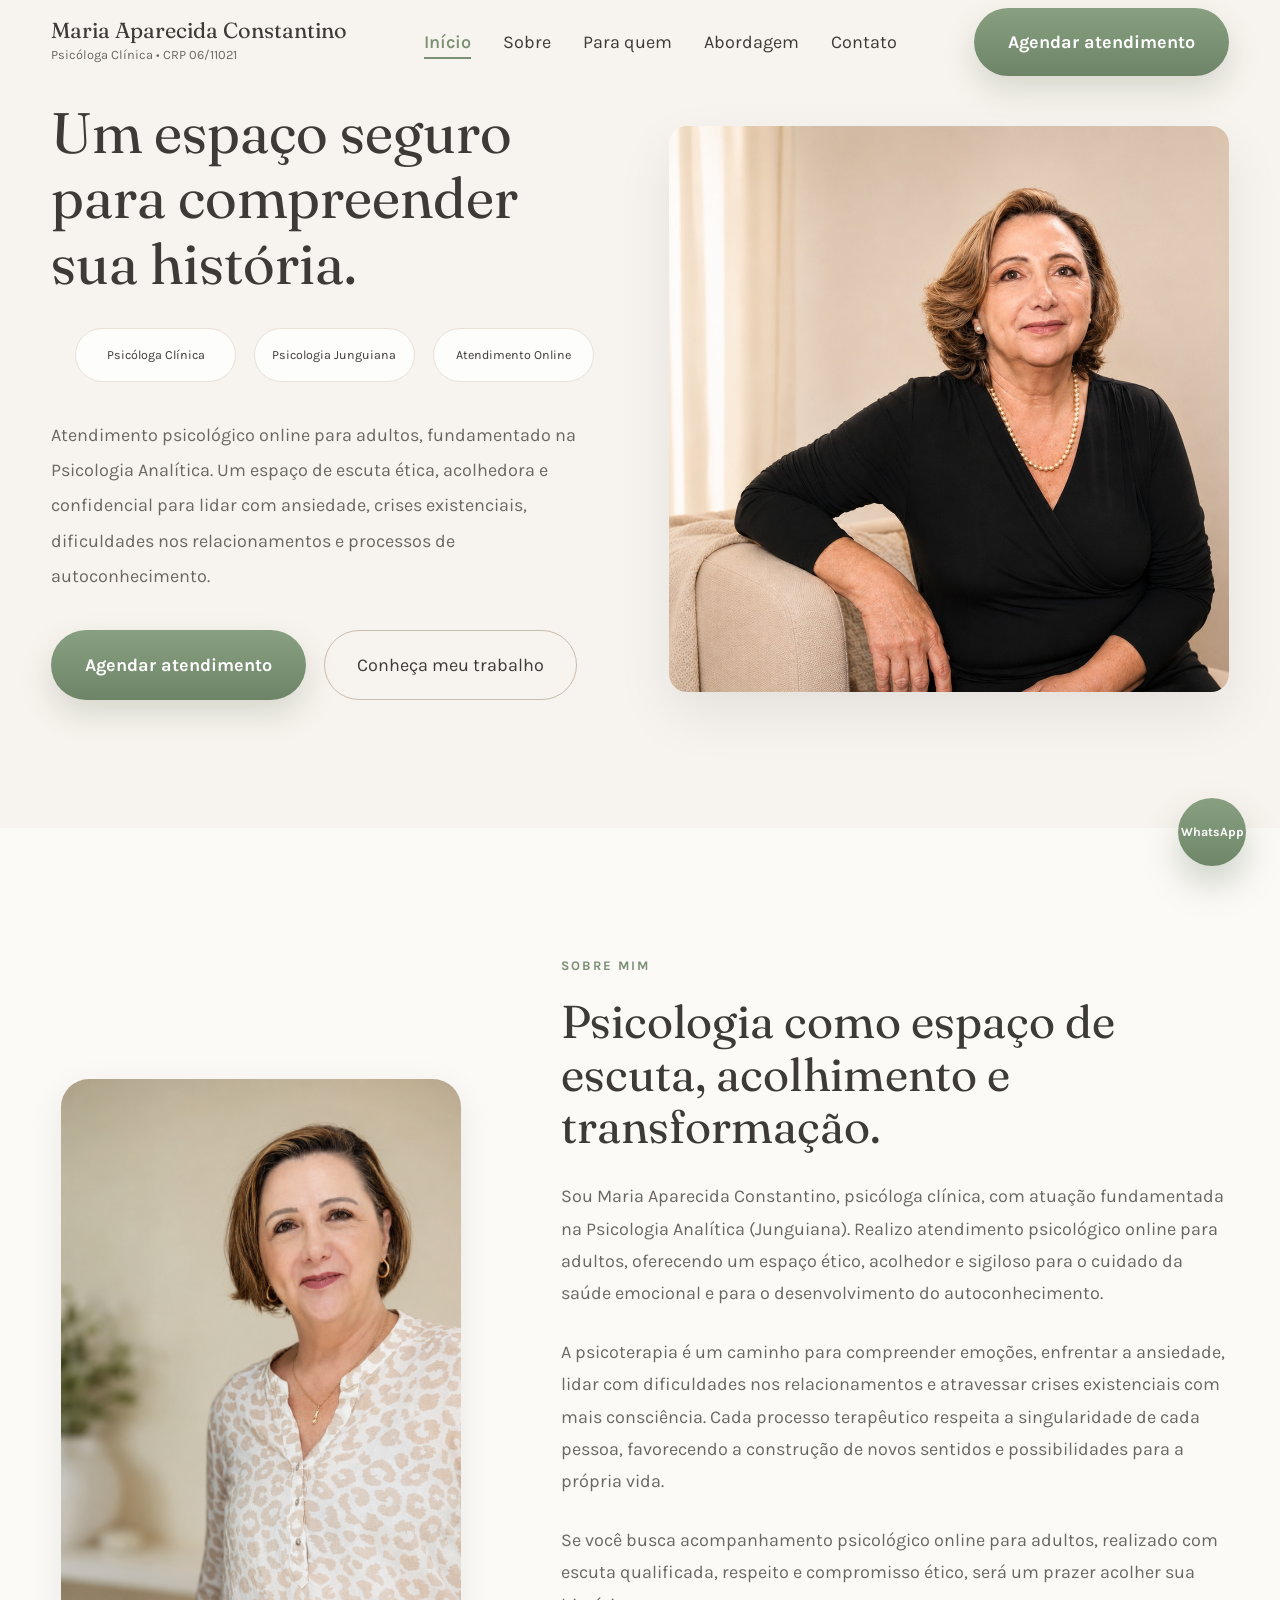
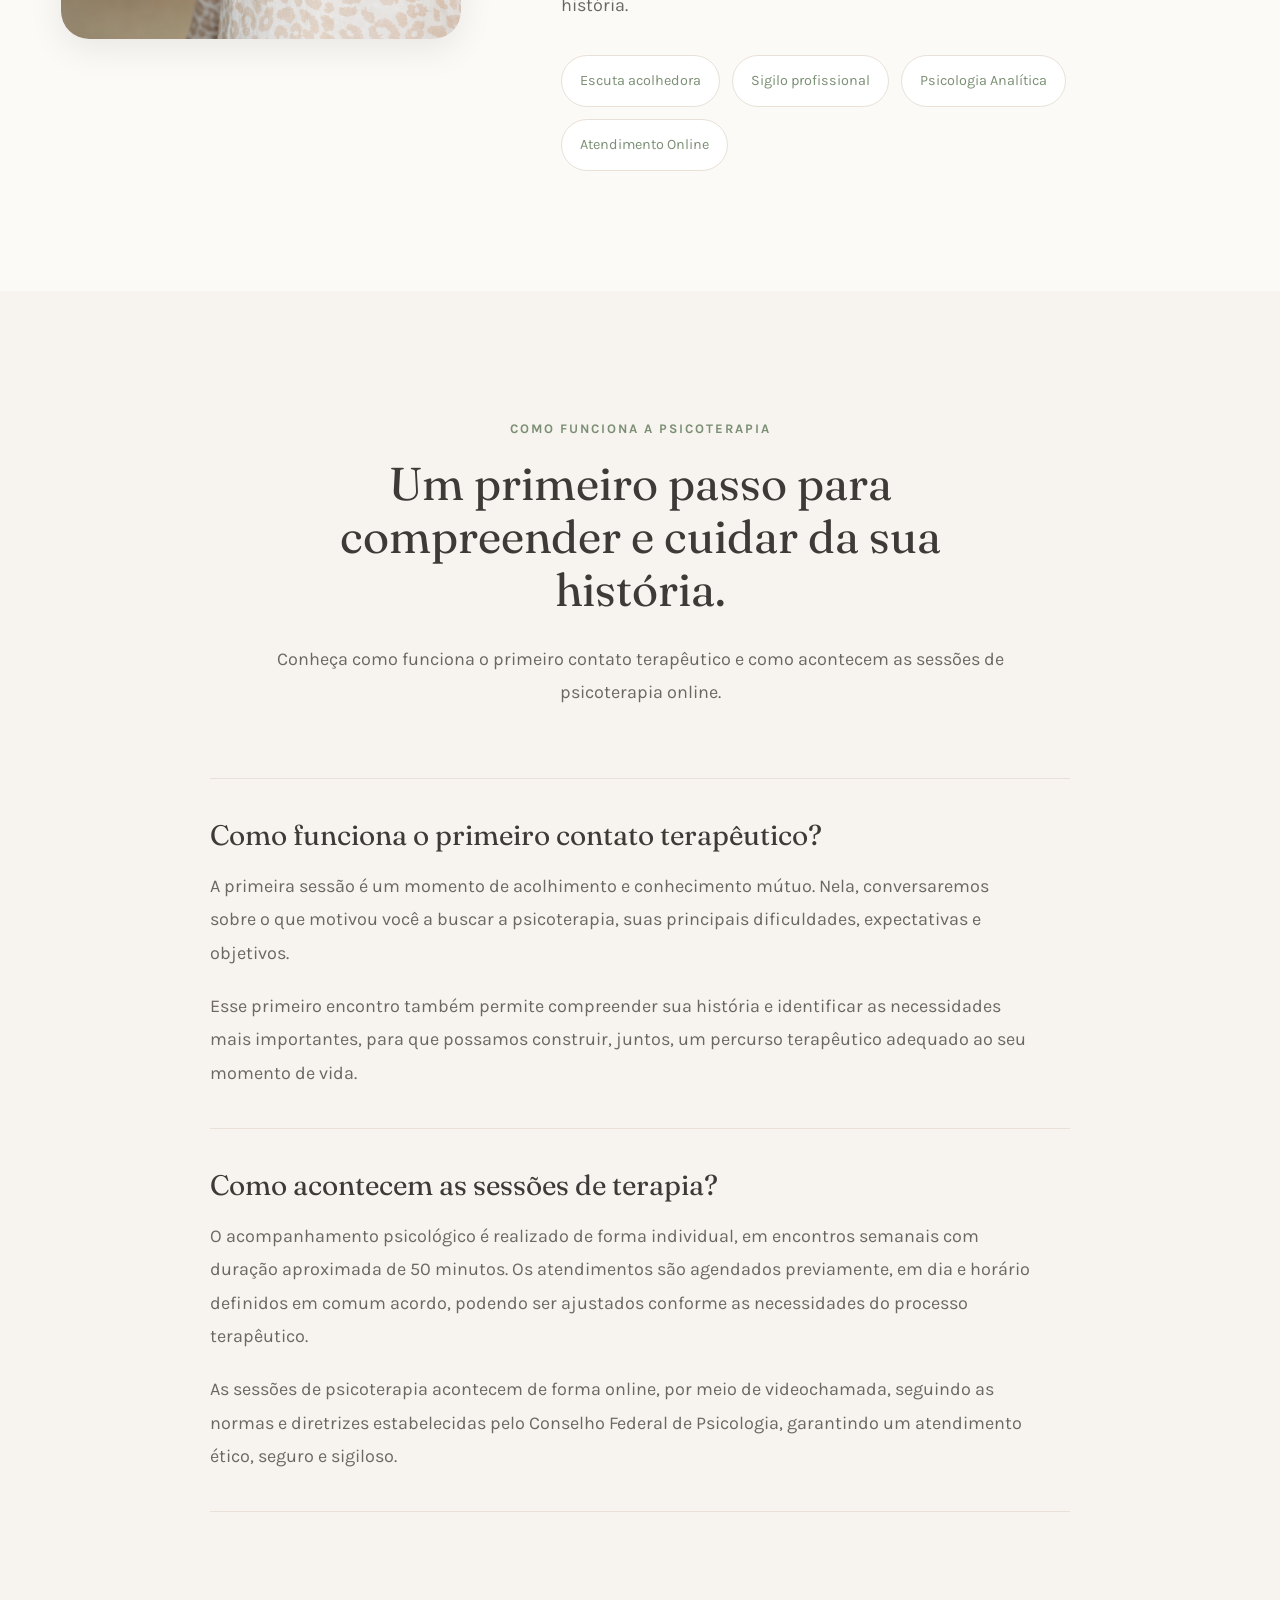
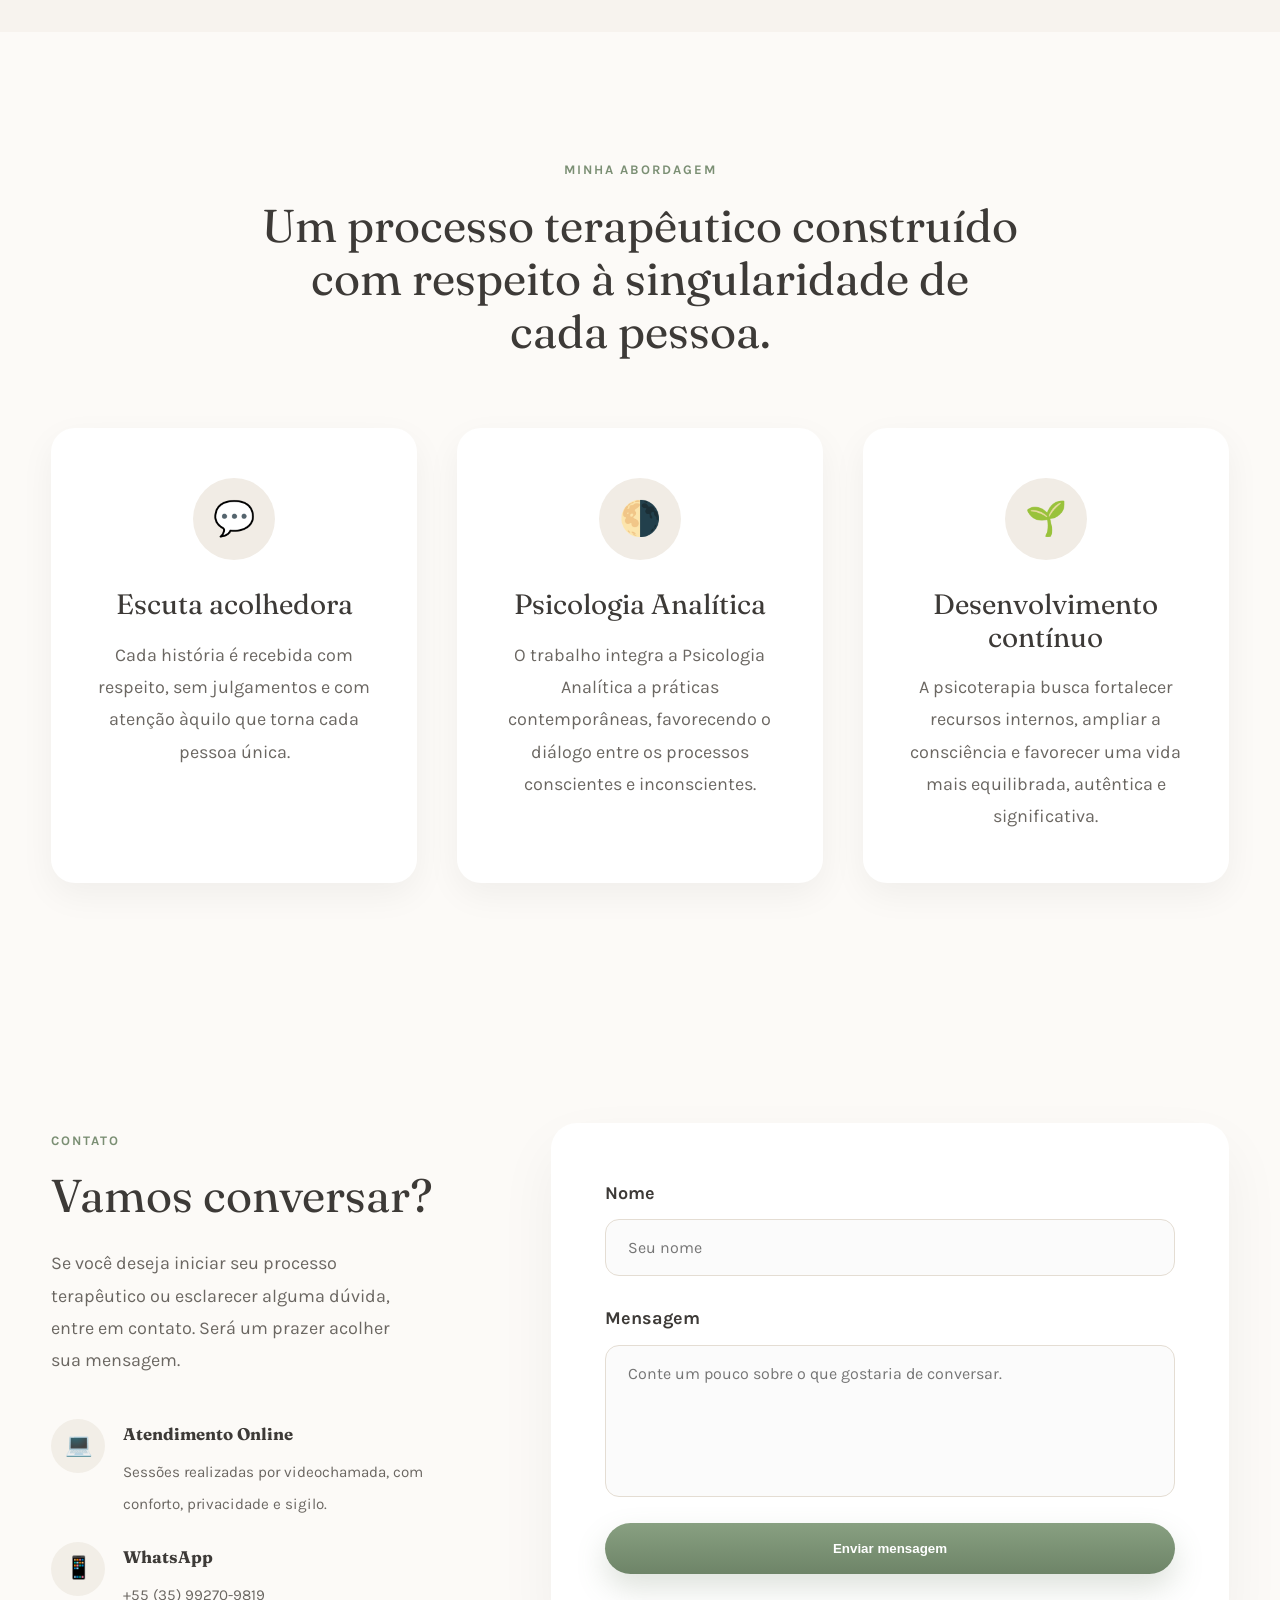
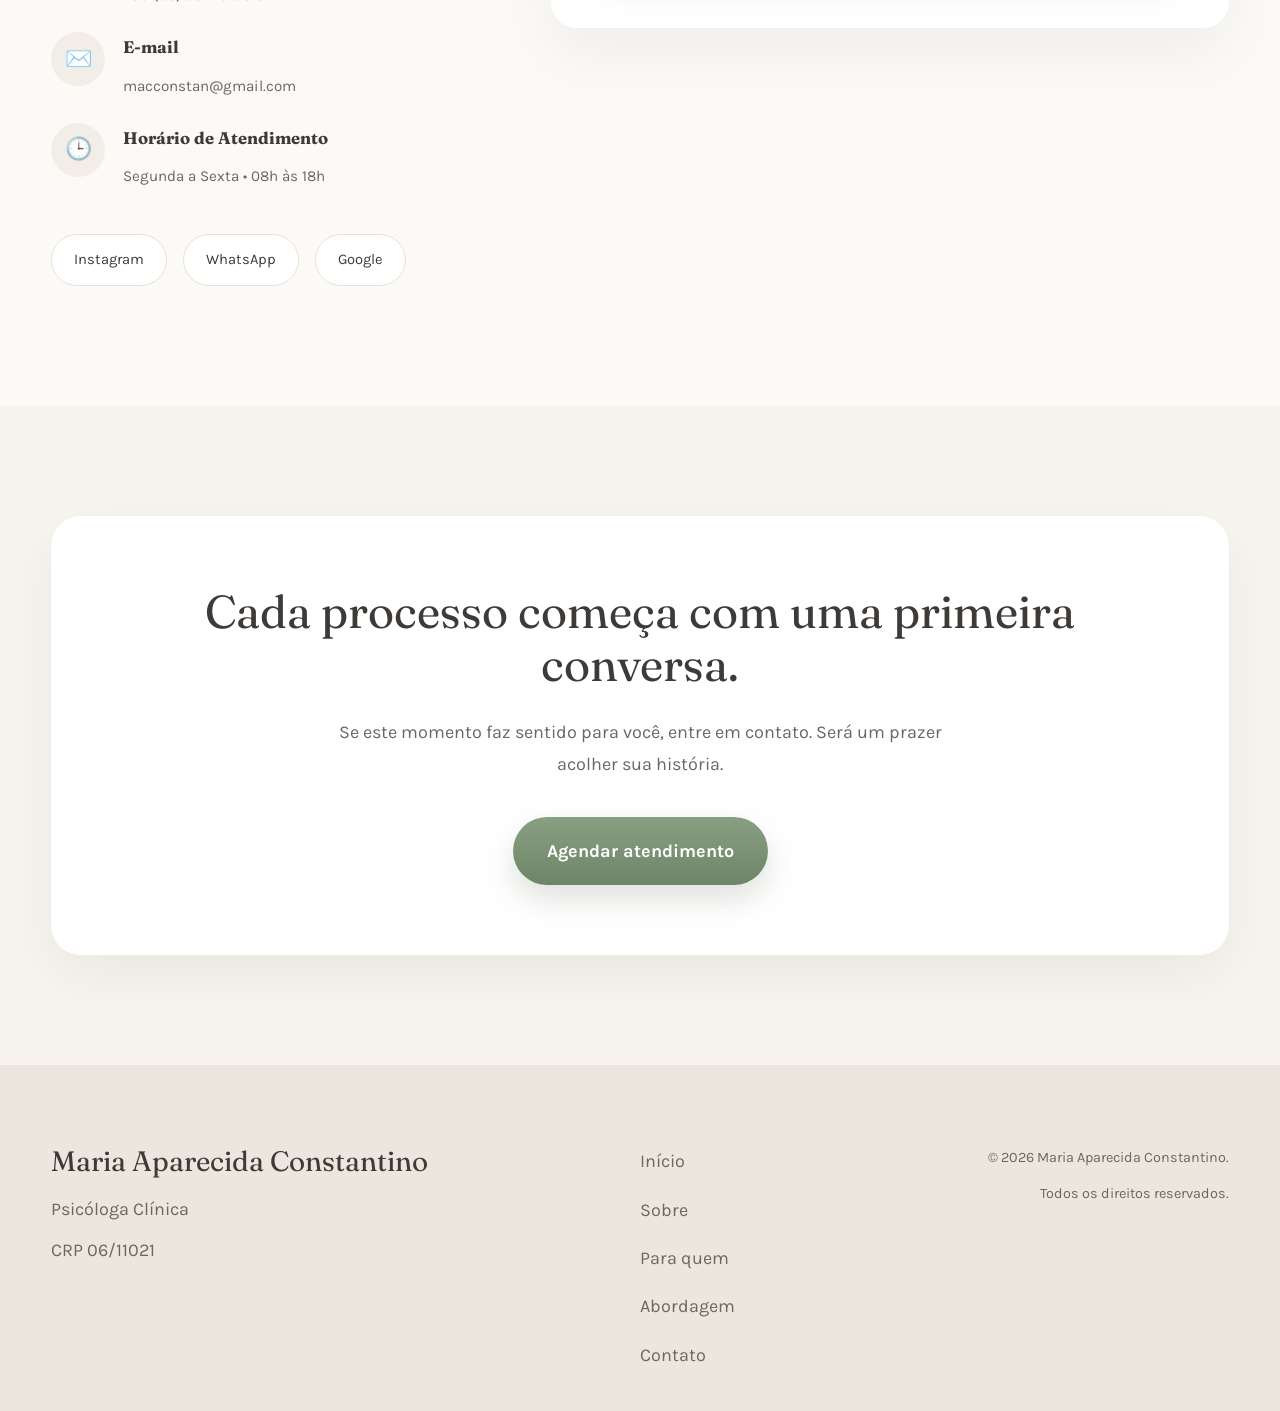
==== index.html @ c6d15c82 "Update index.html" ====
<!DOCTYPE html>
<html lang="pt-BR">

<head>

    <meta charset="UTF-8">
    <meta http-equiv="X-UA-Compatible" content="IE=edge">

    <title>Maria Aparecida Constantino | Psicóloga Clínica</title>

    <meta name="viewport" content="width=device-width, initial-scale=1.0">

    <meta name="description"
        content="Psicóloga Clínica com Pós-Doutorado em Psicologia Clínica. Atendimento psicológico online para adultos, fundamentado na Psicologia Analítica, em um espaço ético, acolhedor e confidencial.">

    <meta name="keywords"
        content="psicóloga clínica, psicóloga online, psicoterapia online, psicologia analítica, terapia para ansiedade, autoconhecimento, terapia para adultos">

    <meta name="author"
        content="Maria Aparecida Constantino">

    <meta name="robots"
        content="index,follow">

    <!-- Open Graph -->

    <meta property="og:title"
        content="Maria Aparecida Constantino | Psicóloga Clínica">

    <meta property="og:description"
        content="Atendimento psicológico online para adultos, com abordagem fundamentada na Psicologia Analítica.">

    <meta property="og:type"
        content="website">

    <meta property="og:image"
        content="assets/img/maria-hero.jpg">

    <meta property="og:locale"
        content="pt_BR">

    <!-- Google Fonts -->

    <link rel="preconnect" href="https://fonts.googleapis.com">

    <link rel="preconnect" href="https://fonts.gstatic.com" crossorigin>

    <link href="https://fonts.googleapis.com/css2?family=Fraunces:wght@300;400;500;600&family=Karla:wght@300;400;500;600;700&display=swap"
        rel="stylesheet">

    <!-- CSS -->

    <link rel="stylesheet"
        href="assets/css/style.css">

</head>

<body>

<header id="header">

    <div class="container header-container">

        <a href="#hero"
            class="logo">

            <div class="logo-title">
                Maria Aparecida Constantino
            </div>

            <div class="logo-subtitle">
                Psicóloga Clínica • CRP 06/11021
            </div>

        </a>

        <nav>

            <ul class="menu">

                <li><a href="#hero">Início</a></li>

                <li><a href="#sobre">Sobre</a></li>

                <li><a href="#ajuda">Para quem</a></li>

                <li><a href="#abordagem">Abordagem</a></li>

                <li><a href="https://wa.me/5535992709819?text=Olá,%20Maria%20Aparecida.%20Gostaria%20de%20agendar%20um%20atendimento.">Contato</a></li>

            </ul>

        </nav>
        <button class="menu-toggle"
        aria-label="Abrir menu">
        
        <span></span>
        <span></span>
        <span></span>
        
        </button>
        <a
            href="https://wa.me/5535992709819?text=Olá,%20Maria%20Aparecida.%20Gostaria%20de%20agendar%20um%20atendimento."
            target="_blank"
            rel="noopener noreferrer"
            class="btn btn-primary">        
        Agendar atendimento        
        </a>

    </div>

</header>



<!-- ===================================================== -->

<!-- HERO -->

<!-- ===================================================== -->

<section id="hero">

    <div class="container hero-grid">

        <!-- Texto -->

         <div class="hero-content">

            <h1>

                Um espaço seguro<br>

                para compreender<br>

                sua história.

            </h1>

            <div class="hero-labels">

                <span class="hero-label">
                    Psicóloga Clínica
                </span>

                <span class="hero-label">
                    Psicologia Junguiana
                </span>

                <span class="hero-label">
                    Atendimento Online
                </span>

            </div>

            <p>

                Atendimento psicológico online para adultos, fundamentado na Psicologia Analítica.
                Um espaço de escuta ética, acolhedora e confidencial para lidar com ansiedade,
                crises existenciais, dificuldades nos relacionamentos e processos de
                autoconhecimento.

            </p>


            <div class="hero-buttons">

                <a href="https://wa.me/5535992709819?text=Olá,%20Maria%20Aparecida.%20Gostaria%20de%20agendar%20um%20atendimento."
                    class="btn-primary">

                    Agendar atendimento

                </a>

                <a href="#sobre"
                    class="btn-secondary">

                    Conheça meu trabalho

                </a>

            </div>

        </div>


        <!-- Foto Hero -->

        <div class="hero-image">

            <figure class="hero-photo">

                <img
                    src="assets/img/maria-hero.jpg"
                    alt="Maria Aparecida Constantino, psicóloga clínica"
                    loading="eager"
                    fetchpriority="high"
                    decoding="async">

            </figure>

        </div>

    </div>

</section>



<!-- ===================================================== -->

<!-- SOBRE -->

<!-- ===================================================== -->

<section id="sobre">

    <div class="container sobre-grid">

        <div class="sobre-imagem">

            <div class="sobre-card">

                <img
                    src="assets/img/maria-sobre.jpg"
                    alt="Maria Aparecida Constantino">

            </div>

        </div>


        <div class="sobre-conteudo">

            <span class="section-label">

                SOBRE MIM

            </span>

            <h2>

                Psicologia como espaço de escuta,
                acolhimento e transformação.

            </h2>

            <p>

                Sou Maria Aparecida Constantino, psicóloga clínica, com atuação fundamentada na Psicologia Analítica (Junguiana). Realizo atendimento psicológico online para adultos, oferecendo um espaço ético, acolhedor e sigiloso para o cuidado da saúde emocional e para o desenvolvimento do autoconhecimento.

            </p>

            <p>

                A psicoterapia é um caminho para compreender emoções, enfrentar a ansiedade, lidar com dificuldades nos relacionamentos e atravessar crises existenciais com mais consciência. Cada processo terapêutico respeita a singularidade de cada pessoa, favorecendo a construção de novos sentidos e possibilidades para a própria vida.

            </p>

            <p>
                Se você busca acompanhamento psicológico online para adultos, realizado com escuta qualificada, respeito e compromisso ético, será um prazer acolher sua história.
            </p>

            <div class="sobre-tags">

                <span>Escuta acolhedora</span>

                <span>Sigilo profissional</span>

                <span>Psicologia Analítica</span>

                <span>Atendimento Online</span>

            </div>

        </div>

    </div>

</section>



<!-- ===================================================== -->
<!-- COMO FUNCIONA A PSICOTERAPIA -->
<!-- ===================================================== -->

<section id="ajuda">

    <div class="container">

        <div class="section-header">

            <span class="section-label">
                COMO FUNCIONA A PSICOTERAPIA
            </span>

            <h2>
                Um primeiro passo para compreender
                e cuidar da sua história.
            </h2>

            <p>
                Conheça como funciona o primeiro contato terapêutico
                e como acontecem as sessões de psicoterapia online.
            </p>

        </div>


        <div class="ajuda-conteudo">

            <article class="ajuda-bloco">

                <h3>
                    Como funciona o primeiro contato terapêutico?
                </h3>

                <p>
                    A primeira sessão é um momento de acolhimento e conhecimento mútuo.
                    Nela, conversaremos sobre o que motivou você a buscar a psicoterapia,
                    suas principais dificuldades, expectativas e objetivos.
                </p>

                <p>
                    Esse primeiro encontro também permite compreender sua história e
                    identificar as necessidades mais importantes, para que possamos
                    construir, juntos, um percurso terapêutico adequado ao seu momento
                    de vida.
                </p>

            </article>


            <article class="ajuda-bloco">

                <h3>
                    Como acontecem as sessões de terapia?
                </h3>

                <p>
                    O acompanhamento psicológico é realizado de forma individual,
                    em encontros semanais com duração aproximada de 50 minutos.
                    Os atendimentos são agendados previamente, em dia e horário
                    definidos em comum acordo, podendo ser ajustados conforme as
                    necessidades do processo terapêutico.
                </p>

                <p>
                    As sessões de psicoterapia acontecem de forma online, por meio
                    de videochamada, seguindo as normas e diretrizes estabelecidas
                    pelo Conselho Federal de Psicologia, garantindo um atendimento
                    ético, seguro e sigiloso.
                </p>

            </article>

        </div>

    </div>

</section>




<!-- ===================================================== -->
<!-- ABORDAGEM -->
<!-- ===================================================== -->

<section id="abordagem">

    <div class="container">

        <div class="section-header">

            <span class="section-label">

                MINHA ABORDAGEM

            </span>

            <h2>

                Um processo terapêutico construído
                com respeito à singularidade
                de cada pessoa.

            </h2>

        </div>



        <div class="abordagem-grid">

            <article>

                <div class="abordagem-icone">

                    💬

                </div>

                <h3>

                    Escuta acolhedora

                </h3>

                <p>

                    Cada história é recebida com respeito,
                    sem julgamentos e com atenção àquilo que torna
                    cada pessoa única.

                </p>

            </article>



            <article>

                <div class="abordagem-icone">

                    🌗

                </div>

                <h3>

                    Psicologia Analítica

                </h3>

                <p>

                    O trabalho integra a Psicologia Analítica a práticas
                    contemporâneas, favorecendo o diálogo entre os processos
                    conscientes e inconscientes.

                </p>

            </article>



            <article>

                <div class="abordagem-icone">

                    🌱

                </div>

                <h3>

                    Desenvolvimento contínuo

                </h3>

                <p>

                    A psicoterapia busca fortalecer recursos internos,
                    ampliar a consciência e favorecer uma vida mais equilibrada,
                    autêntica e significativa.

                </p>

            </article>

        </div>

    </div>

</section>



<!-- ===================================================== -->
<!-- CONTATO -->
<!-- ===================================================== -->

<section id="contato">

    <div class="container contato-grid">

        <!-- Informações -->

        <div class="contato-info">

            <span class="section-label">

                CONTATO

            </span>

            <h2>

                Vamos conversar?

            </h2>

            <p>

                Se você deseja iniciar seu processo terapêutico ou esclarecer alguma dúvida,
                entre em contato. Será um prazer acolher sua mensagem.

            </p>


            <div class="contato-lista">

                <div class="contato-item">

                    <div class="contato-icone">

                        💻

                    </div>

                    <div>

                        <strong>Atendimento Online</strong>

                        <span>
                            Sessões realizadas por videochamada,
                            com conforto, privacidade e sigilo.
                        </span>

                    </div>

                </div>


                <div class="contato-item">

                    <div class="contato-icone">

                        📱

                    </div>

                    <div>

                        <strong>WhatsApp</strong>

                        <span>
                            +55 (35) 99270-9819
                        </span>

                    </div>

                </div>


                <div class="contato-item">

                    <div class="contato-icone">

                        ✉️

                    </div>

                    <div>

                        <strong>E-mail</strong>

                        <span>
                            macconstan@gmail.com
                        </span>

                    </div>

                </div>


                <div class="contato-item">

                    <div class="contato-icone">

                        🕒

                    </div>

                    <div>

                        <strong>Horário de Atendimento</strong>

                        <span>
                            Segunda a Sexta • 08h às 18h
                        </span>

                    </div>

                </div>

            </div>



            <div class="social-links">

                <a href="https://www.instagram.com/mariconstans/"
                    target="_blank"
                    rel="noopener noreferrer"
                    aria-label="Instagram">

                    Instagram

                </a>

                <a href="https://wa.me/5535992709819?text=Olá,%20Maria%20Aparecida.%20Gostaria%20de%20agendar%20um%20atendimento."
                    target="_blank"
                    rel="noopener noreferrer"
                    aria-label="WhatsApp">

                    WhatsApp

                </a>

                <a href="https://share.google/xcZOmYxdoqo64d2uz"
                    aria-label="Perfil no Google">

                    Google

                </a>

            </div>

        </div>



        <!-- Formulário -->

        <div class="contato-formulario">

             <form id="contact-form" novalidate>

                <div class="form-group">
                    <label for="nome">
                        Nome
                    </label>

                    <input
                        id="nome"
                        type="text"
                        placeholder="Seu nome"
                        autocomplete="name">
                </div>


                <div class="form-group">
                    <label for="mensagem">
                        Mensagem
                    </label>

                    <textarea
                        id="mensagem"
                        rows="6"
                        placeholder="Conte um pouco sobre o que gostaria de conversar."></textarea>
                </div>


                <button
                    type="submit"
                    class="btn-primary btn-full">
                    Enviar mensagem
                </button>

            </form>

        </div>

    </div>

</section>



<!-- ===================================================== -->
<!-- CALL TO ACTION FINAL -->
<!-- ===================================================== -->

<section id="cta-final">

    <div class="container">

        <div class="cta-box">

            <h2>

                Cada processo começa com uma primeira conversa.

            </h2>

            <p>

                Se este momento faz sentido para você, entre em contato.
                Será um prazer acolher sua história.

            </p>

            <a href="https://wa.me/5535992709819?text=Olá,%20Maria%20Aparecida.%20Gostaria%20de%20agendar%20um%20atendimento."
                    class="btn-primary">

                Agendar atendimento

            </a>

        </div>

    </div>

</section>



<!-- ===================================================== -->
<!-- FOOTER -->
<!-- ===================================================== -->

<footer>

    <div class="container footer-grid">

        <div class="footer-brand">

            <h3>

                Maria Aparecida Constantino

            </h3>

            <p>

                Psicóloga Clínica

            </p>

            <p>

                CRP 06/11021

            </p>

        </div>



        <div class="footer-menu">

            <a href="#hero">

                Início

            </a>

            <a href="#sobre">

                Sobre

            </a>

            <a href="#ajuda">

                Para quem

            </a>

            <a href="#abordagem">

                Abordagem

            </a>

            <a href="https://wa.me/5535992709819?text=Olá,%20Maria%20Aparecida.%20Gostaria%20de%20agendar%20um%20atendimento."
    >

                Contato

            </a>

        </div>



        <div class="footer-copy">

            <p>

                © 2026 Maria Aparecida Constantino.

            </p>

            <p>

                Todos os direitos reservados.

            </p>

        </div>

    </div>

</footer>



<!-- ===================================================== -->
<!-- BOTÃO WHATSAPP FLUTUANTE -->
<!-- ===================================================== -->

<a
    href="https://wa.me/5535992709819?text=Olá,%20Maria%20Aparecida.%20Gostaria%20de%20agendar%20um%20atendimento."
    target="_blank"
    rel="noopener noreferrer"
    class="whatsapp-float"
    aria-label="Conversar pelo WhatsApp">

    WhatsApp

</a>



<!-- ===================================================== -->
<!-- JAVASCRIPT -->
<!-- ===================================================== -->

<script src="assets/js/script.js"></script>



<!-- ===================================================== -->
<!-- Schema.org -->
<!-- ===================================================== -->

<script type="application/ld+json">

{
    "@context":"https://schema.org",
    "@type":"Psychologist",
    "name":"Maria Aparecida Constantino",
    "description":"Psicóloga Clínica com atendimento psicológico online para adultos.",
    "image":"assets/img/maria-hero.jpg",
    "telephone":"+5535992709819",
    "email":"macconstan@gmail.com",
    "url":"https://www.seusite.com.br",
    "areaServed":"Brasil",
    "availableLanguage":"Portuguese",
    "medicalSpecialty":"Psychology"
}

</script>

</body>

</html>
---- assets/css/style.css ----
/* =======================================================
   Maria Aparecida Constantino
   style.css
   Parte 1
   Base + Header + Hero
======================================================= */


/* =======================================================
RESET
======================================================= */

*,
*::before,
*::after{
    margin:0;
    padding:0;
    box-sizing:border-box;
}

html{
    scroll-behavior:smooth;
}

body{

    background:#F7F3EE;

    color:#3D3A37;

    font-family:'Karla',sans-serif;

    font-size:18px;

    line-height:1.8;

    overflow-x:hidden;

}

img{

    display:block;

    width:100%;

    height:auto;

}

a{

    color:inherit;

    text-decoration:none;

}

button{

    border:none;

    background:none;

    cursor:pointer;

}

ul{

    list-style:none;

}


/* =======================================================
VARIÁVEIS
======================================================= */

:root{

    --bg:#F7F3EE;

    --white:#FFFFFF;

    --text:#3D3A37;

    --text-light:#6B6762;

    --primary:#7B8F74;

    --primary-dark:#657A60;

    --border:#E9E1D8;

    --detail:#CBBDAE;

    --shadow:

        0 20px 50px rgba(0,0,0,.06);

    --radius:18px;

    --transition:.35s;

}


/* =======================================================
TIPOGRAFIA
======================================================= */

h1,
h2,
h3{

    font-family:'Fraunces',serif;

    font-weight:400;

    line-height:1.15;

    color:var(--text);

}

h1{

    font-size:clamp(42px, 4.45vw, 64px);

    margin-bottom:32px;

}

h2{

    font-size:46px;

    margin-bottom:26px;

}

h3{

    font-size:28px;

    margin-bottom:18px;

}

p{

    color:var(--text-light);

    margin-bottom:20px;

}

.section-label{

    display:inline-block;

    margin-bottom:18px;

    color:var(--primary);

    letter-spacing:2px;

    text-transform:uppercase;

    font-size:.82rem;

    font-weight:700;

}


/* =======================================================
CONTAINER
======================================================= */

.container{

    width:min(1180px,92%);

    margin:auto;

}

section{

    padding:120px 0;

}


/* =======================================================
BOTÕES
======================================================= */

.btn-primary{

    display:inline-flex;

    align-items:center;

    justify-content:center;

    padding:18px 34px;

    background:linear-gradient(

        180deg,

        #88A081,

        #6E8468

    );

    color:white;

    border-radius:999px;

    font-weight:700;

    transition:var(--transition);

    box-shadow:

        0 14px 30px rgba(103,122,96,.22);

}

.btn-primary:hover{

    transform:translateY(-3px);

    background:linear-gradient(

        180deg,

        #73896C,

        #5F735A

    );

}

.btn-secondary{

    display:inline-flex;

    align-items:center;

    justify-content:center;

    padding:18px 32px;

    border-radius:999px;

    border:1px solid var(--detail);

    transition:var(--transition);

}

.btn-secondary:hover{

    background:white;

}


/* =======================================================
HEADER
======================================================= */

header{

    position:fixed;

    width:100%;

    top:0;

    left:0;

    z-index:999;

    transition:.4s;

}

.header-scroll{
    background: rgba(250,247,242,.92);
    backdrop-filter: blur(16px);
    -webkit-backdrop-filter: blur(16px);
    box-shadow: 0 6px 24px rgba(0,0,0,.06);
    padding: 12px 0;
    transition: all .35s ease;
}

.header-container{

    min-height:84px;

    display:flex;

    align-items:center;

    justify-content:space-between;

    gap:clamp(18px, 2.5vw, 38px);

}

.logo-title{

    font-family:'Fraunces',serif;

    font-size:clamp(18px, 1.7vw, 24px);

    line-height:1.15;

    white-space:nowrap;

}

.logo-subtitle{

    color:var(--text-light);

    font-size:.8rem;

}

.menu{

    display:flex;

    gap:clamp(16px, 2.5vw, 38px);

}

.menu a{
   position:relative;   
   transition:
      color .25s ease,
      opacity .25s ease;
}

.menu a:hover{
    color: var(--primary);
}

.menu a::after{

    content:"";

    position:absolute;

    left:0;

    bottom:-6px;

    width:0;

    height:2px;

    background:var(--primary);

    transition:var(--transition);

}

.menu a:hover::after{

    width:100%;

}
.menu a.active{
    color: var(--primary);
    font-weight: 600;
}

.menu a.active::after{
    width: 100%;
}
.btn-header{

    padding:clamp(10px, 1.1vw, 14px)
             clamp(16px, 2vw, 26px);

    border-radius:999px;

    background:var(--primary);

    color:white;

    font-size:clamp(.82rem, 1vw, 1rem);

    font-weight:700;

    white-space:nowrap;

    flex-shrink:1;

    transition:var(--transition);

}

.btn-header:hover{

    background:var(--primary-dark);

}

/* Botão hamburguer (menu mobile) — oculto por padrão no desktop.
   Precisa vir ANTES dos media queries para que a regra de exibição
   em @media(max-width:768px) consiga sobrepor este "display:none". */
.menu-toggle{

    display:none;

    width:28px;

    height:20px;

    flex-direction:column;

    justify-content:space-between;

    position:relative;

    z-index:1000;

}

.menu-toggle span{

    display:block;

    width:100%;

    height:2px;

    background:var(--text);

    border-radius:2px;

    transition:transform .3s ease, opacity .3s ease;

}


/* =======================================================
HERO
======================================================= */

#hero{

    min-height:92vh;

    display:flex;

    align-items:center;

    padding-top:110px;

}

.hero-grid{

    display:grid;

    grid-template-columns:
        minmax(0, 1fr)
        minmax(0, 560px);

    gap:clamp(32px, 4vw, 56px);

    align-items:center;

}

.hero-content{
    max-width:760px;
    margin-top:-18px;
}

.hero-labels {

    display:grid;

    grid-template-columns:
        repeat(3, minmax(0, 1fr));

    justify-content:center;
    align-items:center;

    gap:clamp(8px, 1.4vw, 22px);

    width:calc(100% - 48px);

    margin:2rem auto 0;

}

.hero-label {

    width:100%;
    min-width:0;
    min-height:54px;

    display:flex;
    align-items:center;
    justify-content:center;

    padding:10px 8px;

    border:1px solid var(--border);
    border-radius:999px;

    background:rgba(255,255,255,.82);

    font-size:clamp(.78rem, .72vw, .92rem);
    line-height:1.25;

    text-align:center;

    white-space:nowrap;

}

.hero-content p{
    max-width:650px;
    margin-top:36px;
    margin-bottom:36px;
    line-height:1.95;
}

.hero-buttons{

    display:flex;

    gap:18px;

    flex-wrap:wrap;

}


/* =======================================================
   FOTO HERO
   Rev5.2 — fotografia retangular
======================================================= */

.hero-image{
    position:relative;
    display:flex;
    justify-content:center;
    align-items:center;
    min-width:0;
}

.hero-photo{

    width:100%;
    max-width:560px;

    margin:0 auto;

    overflow:hidden;

    border-radius:18px;

    background:var(--white);

    box-shadow:
        0 22px 55px rgba(0,0,0,.08);

}

.hero-photo img{
    display:block;
    width:100%;
    height:auto;
    object-fit:cover;
    transition:transform .7s ease;
}

.hero-photo:hover img{
    transform:scale(1.015);
}


/* =======================================================
RESPONSIVO
======================================================= */

@media(max-width:1100px){

    .hero-grid{

    grid-template-columns:
        minmax(0, 1fr)
        minmax(0, 46%);

    gap:clamp(24px, 3vw, 42px);

    }

    .hero-content{

        margin-top:0;

    }

    .hero-labels{

    width:calc(100% - 32px);

    gap:clamp(6px, 1.1vw, 16px);

    }

    .hero-label{

        font-size:clamp(.68rem, .8vw, .82rem);

    }

    .hero-content p{

        max-width:100%;

    }

    .hero-photo{

        width:100%;

        max-width:none;

    }

}
@media(max-width:900px){

    .hero-labels{

        grid-template-columns:1fr;

        width:min(100%, 360px);

        gap:10px;

    }

    .hero-label{

        width:100%;

    }

}
@media(max-width:820px){

    #hero{

        padding-top:110px;

    }

    .hero-grid{

        grid-template-columns:1fr;

        gap:48px;

        text-align:center;

    }

    .hero-content{

        max-width:760px;

        margin:0 auto;

    }

    .hero-labels{

        justify-content:center;

    }

    .hero-content p{

        margin-inline:auto;

    }

    .hero-buttons{

        justify-content:center;

    }

    .hero-image{

        justify-content:center;

        order:initial;

    }

    .hero-photo{

        width:100%;

        max-width:560px;

        margin:0 auto;

    }

}

@media(max-width:920px){

    .logo-title{

        font-size:19px;

    }

    .logo-subtitle{

        font-size:.72rem;

    }

    .menu{

        gap:14px;

    }

    .menu a{

        font-size:.88rem;

    }

    .btn-header{

        padding:10px 15px;

        font-size:.78rem;

    }

}

@media(max-width:768px){

h1{

    font-size:46px;

}

h2{

    font-size:34px;

}





.menu{

    display:none;

}

.menu-toggle{

    display:flex;

}

.menu-toggle.open span:nth-child(1){
    transform:translateY(9px) rotate(45deg);
}

.menu-toggle.open span:nth-child(2){
    opacity:0;
}

.menu-toggle.open span:nth-child(3){
    transform:translateY(-9px) rotate(-45deg);
}

.menu.open{

    display:flex;

    position:absolute;

    top:100%;

    left:0;

    width:100%;

    flex-direction:column;

    align-items:center;

    gap:0;

    background:white;

    padding:8px 0 18px;

    box-shadow:0 20px 30px rgba(0,0,0,.08);

}

.menu.open li{

    width:100%;

    text-align:center;

}

.menu.open a{

    display:block;

    padding:16px 0;

}

.btn-header{

    display:none;

}
.logo{

    min-width:0;

}

.logo-title{

    white-space:nowrap;

    font-size:18px;

}
section{

    padding:90px 0;

}

}

/* =======================================================
   PARTE 2
   SOBRE
   COMO A PSICOTERAPIA PODE AJUDAR
   ABORDAGEM
======================================================= */



/* =======================================================
SOBRE
======================================================= */

#sobre{

    background:#FCFAF7;

}

.sobre-grid{

    display:grid;

    grid-template-columns:420px 1fr;

    gap:90px;

    align-items:center;

}

.sobre-imagem{

    display:flex;

    justify-content:center;

}

.sobre-card{

    width:100%;

    max-width:400px;

    border-radius:28px;

    overflow:hidden;

    background:white;

    box-shadow:0 10px 35px rgba(0,0,0,.08);

}

.sobre-card img{

    width:100%;

    height:560px;

    object-fit:cover;

}

.sobre-conteudo{

    max-width:700px;

}

.sobre-conteudo p{

    margin-bottom:26px;

}

.sobre-tags{
    display:flex;
    flex-wrap:wrap;
    align-items:center;
    justify-content:flex-start;
    gap:12px;
    width:100%;
    margin-top:34px;
}

.sobre-tags span{
    display:inline-flex;
    align-items:center;
    justify-content:center;
    flex:0 1 auto;
    padding:12px 18px;
    background:white;
    border:1px solid var(--border);
    border-radius:999px;
    color:var(--primary);
    font-size:.90rem;
    white-space:nowrap;
    transition:.30s;
}

.sobre-tags span:hover{

    transform:translateY(-2px);

    background:var(--primary);

    color:white;

}



/* =======================================================
SECTION HEADER
======================================================= */

.section-header{

    text-align:center;

    max-width:760px;

    margin:0 auto 70px;

}

.section-header p{

    margin-top:18px;

}



/* =======================================================
AJUDA
======================================================= */

#ajuda{

    background:var(--bg);

}
/* =======================================================
   CONTEÚDO DA SEÇÃO AJUDA
======================================================= */

.ajuda-conteudo{
    width:min(860px,100%);
    margin:0 auto;
}

.ajuda-bloco{
    padding:38px 0;
    border-top:1px solid var(--border);
}

.ajuda-bloco:last-child{
    border-bottom:1px solid var(--border);
}

.ajuda-bloco h3{
    margin-bottom:18px;
    font-size:clamp(24px,2.2vw,30px);
    line-height:1.25;
}

.ajuda-bloco p{
    max-width:820px;
    margin-bottom:20px;
    line-height:1.85;
}

.ajuda-bloco p:last-child{
    margin-bottom:0;
}



/* =======================================================
ABORDAGEM
======================================================= */

#abordagem{

    background:#FCFAF7;

}



/* =======================================================
GRID ABORDAGEM
======================================================= */

.abordagem-grid{

    display:grid;

    grid-template-columns:repeat(3,1fr);

    gap:40px;

    margin-top:60px;

}



/* =======================================================
ITEM ABORDAGEM
======================================================= */

.abordagem-grid article{

    text-align:center;

    padding:50px 36px;

    border-radius:24px;

    background:white;

    box-shadow:

        0 12px 35px rgba(0,0,0,.05);

    transition:.35s;

}

.abordagem-grid article:hover{

    transform:translateY(-6px);

    box-shadow:

        0 25px 55px rgba(0,0,0,.08);

}

.abordagem-icone{

    width:82px;

    height:82px;

    margin:0 auto 28px;

    display:flex;

    justify-content:center;

    align-items:center;

    border-radius:50%;

    background:#F1ECE5;

    font-size:34px;

}

.abordagem-grid h3{

    margin-bottom:18px;

}

.abordagem-grid p{

    margin-bottom:0;

}



/* =======================================================
EFEITOS GERAIS
======================================================= */

.card,
.abordagem-grid article,
.sobre-card{

    transition:

        transform .35s,

        box-shadow .35s;

}

.sobre-card:hover{

    transform:translateY(-6px);

    box-shadow:

        0 30px 65px rgba(0,0,0,.08);

}



/* =======================================================
RESPONSIVO
======================================================= */

@media(max-width:1100px){

.sobre-grid{

    grid-template-columns:1fr;

    gap:60px;

    text-align:center;

}

.sobre-conteudo{

    max-width:100%;

}

.sobre-tags{

    justify-content:center;

}



.abordagem-grid{

    grid-template-columns:1fr;

}

}



@media(max-width:768px){

.sobre-card{

    max-width:340px;

    margin:auto;

}

.sobre-card img{

    height:470px;

}

.card{

    padding:34px;

}

.abordagem-grid article{

    padding:38px 28px;

}

.section-header{

    margin-bottom:50px;

}

}



/* =======================================================
PARTE 3A
CONTATO
FORMULÁRIO
CTA FINAL
WHATSAPP
=======================================================*/



/* =======================================================
CONTATO
======================================================= */

#contato{

    background:#FCFAF7;

}

.contato-grid{

    display:grid;

    grid-template-columns:420px 1fr;

    gap:80px;

    align-items:start;

}

.contato-info h2{

    margin-bottom:24px;

}

.contato-info>p{

    margin-bottom:42px;

    max-width:360px;

}



/* =======================================================
LISTA CONTATO
======================================================= */

.contato-lista{

    display:flex;

    flex-direction:column;

    gap:22px;

    margin-bottom:42px;

}

.contato-item{

    display:flex;

    align-items:flex-start;

    gap:18px;

}

.contato-icone{

    width:54px;

    height:54px;

    border-radius:50%;

    background:#F2EEE7;

    display:flex;

    justify-content:center;

    align-items:center;

    font-size:22px;

    flex-shrink:0;

}

.contato-item strong{

    display:block;

    margin-bottom:6px;

    font-family:'Fraunces',serif;

    font-size:1.05rem;

}

.contato-item span{

    color:var(--text-light);

    font-size:.95rem;

    line-height:1.6;

}



/* =======================================================
SOCIAL
======================================================= */

.social-links{

    display:flex;

    gap:16px;

    flex-wrap:wrap;

}

.social-links a{

    padding:12px 22px;

    border-radius:999px;

    border:1px solid var(--border);

    background:white;

    transition:.30s;

    font-size:.92rem;

}

.social-links a:hover{

    background:var(--primary);

    color:white;

}



/* =======================================================
FORMULÁRIO
======================================================= */

.contato-formulario{

    background:white;

    padding:54px;

    border-radius:26px;

    box-shadow:

        0 25px 60px rgba(0,0,0,.05);

}

.form-group{

    display:flex;

    flex-direction:column;

    margin-bottom:26px;

}

.form-group label{

    margin-bottom:10px;

    font-weight:700;

    color:var(--text);

}

.form-group input,

.form-group textarea{

    width:100%;

    padding:18px 22px;

    background:#FBFBFB;

    border:1px solid #E4DDD3;

    border-radius:14px;

    font-size:1rem;

    font-family:'Karla',sans-serif;

    transition:.30s;

    resize:none;

}

.form-group input:focus,

.form-group textarea:focus{

    outline:none;

    border-color:var(--primary);

    box-shadow:

        0 0 0 4px rgba(123,143,116,.10);

}

.btn-full{

    width:100%;

}



/* =======================================================
CTA FINAL
======================================================= */

#cta-final{

    padding:110px 0;

    background:var(--bg);

}

.cta-box{

    background:white;

    padding:70px;

    border-radius:30px;

    text-align:center;

    box-shadow:

        0 20px 55px rgba(0,0,0,.05);

}

.cta-box h2{

    margin-bottom:24px;

}

.cta-box p{

    max-width:640px;

    margin:0 auto 36px;

}



/* =======================================================
BOTÃO FLUTUANTE
======================================================= */

.whatsapp-float{

    position:fixed;

    right:34px;

    bottom:34px;

    width:68px;

    height:68px;

    border-radius:50%;

    background:linear-gradient(

        180deg,

        #88A081,

        #6F8669

    );

    color:white;

    display:flex;

    justify-content:center;

    align-items:center;

    font-size:.78rem;

    font-weight:700;

    text-align:center;

    box-shadow:

        0 18px 35px rgba(103,122,96,.30);

    z-index:900;

    transition:.35s;

}

.whatsapp-float:hover{

    transform:

        translateY(-5px)

        scale(1.04);

}



/* =======================================================
BOTÃO VOLTAR AO TOPO
======================================================= */

.scroll-top{

    position:fixed;

    right:34px;

    bottom:114px;

    width:52px;

    height:52px;

    border-radius:50%;

    background:linear-gradient(

        180deg,

        #88A081,

        #6F8669

    );

    color:white;

    font-size:20px;

    display:flex;

    align-items:center;

    justify-content:center;

    box-shadow:

        0 14px 30px rgba(103,122,96,.28);

    z-index:900;

    transition:.3s;

}

.scroll-top:hover{

    transform:translateY(-4px);

}

@media(max-width:768px){

.scroll-top{

    width:44px;

    height:44px;

    right:20px;

    bottom:86px;

}

}



/* =======================================================
RESPONSIVO
======================================================= */

@media(max-width:1100px){

.contato-grid{

    grid-template-columns:1fr;

}

.contato-info{

    text-align:center;

}

.contato-info>p{

    margin-inline:auto;

}

.contato-lista{

    align-items:center;

}

.social-links{

    justify-content:center;

}

}



@media(max-width:768px){

.contato-formulario{

    padding:36px;

}

.cta-box{

    padding:46px 30px;

}

.whatsapp-float{

    width:58px;

    height:58px;

    right:20px;

    bottom:20px;

}

}

/* =======================================================
FOOTER
======================================================= */

footer{

    background:#ECE6DE;
    padding:80px 0 40px;

}

.footer-grid{

    display:grid;

    grid-template-columns:2fr 1fr 1fr;

    gap:60px;

    align-items:flex-start;

}

.footer-brand h3{

    margin-bottom:16px;

}

.footer-brand p{

    margin-bottom:8px;

}

.footer-menu{

    display:flex;

    flex-direction:column;

    gap:16px;

}

.footer-menu a{

    color:var(--text-light);

    transition:.30s;

}

.footer-menu a:hover{

    color:var(--primary);

    transform:translateX(6px);

}

.footer-copy{

    text-align:right;

}

.footer-copy p{

    font-size:.90rem;

    margin-bottom:10px;

}



/* =======================================================
LINKS
======================================================= */

a{

    transition:

        color .30s,

        background .30s,

        transform .30s;

}



/* =======================================================
SCROLL REVEAL
======================================================= */

.reveal{

    opacity:0;

    transform:translateY(40px);

    transition:

        opacity .8s ease,

        transform .8s ease;

}

.reveal.active{

    opacity:1;

    transform:none;

}



/* =======================================================
IMAGENS
======================================================= */

img{

    user-select:none;

    -webkit-user-drag:none;

}



.sobre-card img{

    transition:transform .7s ease;

}



.sobre-card:hover img{

    transform:scale(1.05);

}



/* =======================================================
FOCUS
======================================================= */

a:focus-visible,

button:focus-visible,

input:focus-visible,

textarea:focus-visible{

    outline:3px solid rgba(123,143,116,.45);

    outline-offset:4px;

}



/* =======================================================
SELEÇÃO
======================================================= */

::selection{

    background:#88A081;

    color:white;

}



/* =======================================================
SCROLLBAR
======================================================= */

::-webkit-scrollbar{

    width:10px;

}

::-webkit-scrollbar-track{

    background:#F3EEE7;

}

::-webkit-scrollbar-thumb{

    background:#B8AA9A;

    border-radius:999px;

}

::-webkit-scrollbar-thumb:hover{

    background:#8A9D84;

}



/* =======================================================
REDUÇÃO DE MOVIMENTO
======================================================= */

@media (prefers-reduced-motion:reduce){

*{

    animation:none !important;

    transition:none !important;

    scroll-behavior:auto !important;

}

}



/* =======================================================
RESPONSIVIDADE
======================================================= */

@media(max-width:980px){

.footer-grid{

    grid-template-columns:1fr;

    gap:45px;

}

.footer-copy{

    text-align:left;

}

}



@media(max-width:768px){

body{

    font-size:17px;

}

.container{

    width:min(94%,1200px);

}

h1{

    font-size:42px;

}

h2{

    font-size:32px;

}
.ajuda-conteudo{
    width:100%;
}

.ajuda-bloco{
    padding:30px 0;
}

.ajuda-bloco h3{
    font-size:22px;
    line-height:1.3;
}

.ajuda-bloco p{
    line-height:1.75;
}   
.hero-image{
    justify-content:center;
}

.hero-photo{
    max-width:520px;
    border-radius:16px;
}
h3{

    font-size:24px;

}

.hero-label{

    display:block;

    width:fit-content;

    margin-inline:auto;

}

.hero-buttons{

    flex-direction:column;

}

.btn-primary{
   padding: 14px 28px;
   font-size: .95rem;
   border-radius: 999px;
}

.btn-secondary{

    width:100%;

}

.social-links{

    flex-direction:column;

}

.social-links a{

    text-align:center;

}

.footer-menu{

    gap:12px;

}

}



/* =======================================================
TELAS MUITO GRANDES
======================================================= */

@media(min-width:1500px){

.container{

    width:min(1280px,90%);

}

.hero-grid{

    gap:120px;

}

}



/* =======================================================
MICROINTERAÇÕES
======================================================= */

.card,
.abordagem-grid article,
.contato-formulario,
.cta-box,
.sobre-card{

    transition:
        transform .35s ease,
        box-shadow .35s ease;

}



/* =======================================================
UTILITÁRIOS
======================================================= */

.text-center{

    text-align:center;

}

.mt-1{

    margin-top:12px;

}

.mt-2{

    margin-top:24px;

}

.mt-3{

    margin-top:36px;

}

.mb-1{

    margin-bottom:12px;

}

.mb-2{

    margin-bottom:24px;

}

.mb-3{

    margin-bottom:36px;

}



/* =======================================================
FIM DO ARQUIVO
=======================================================*/
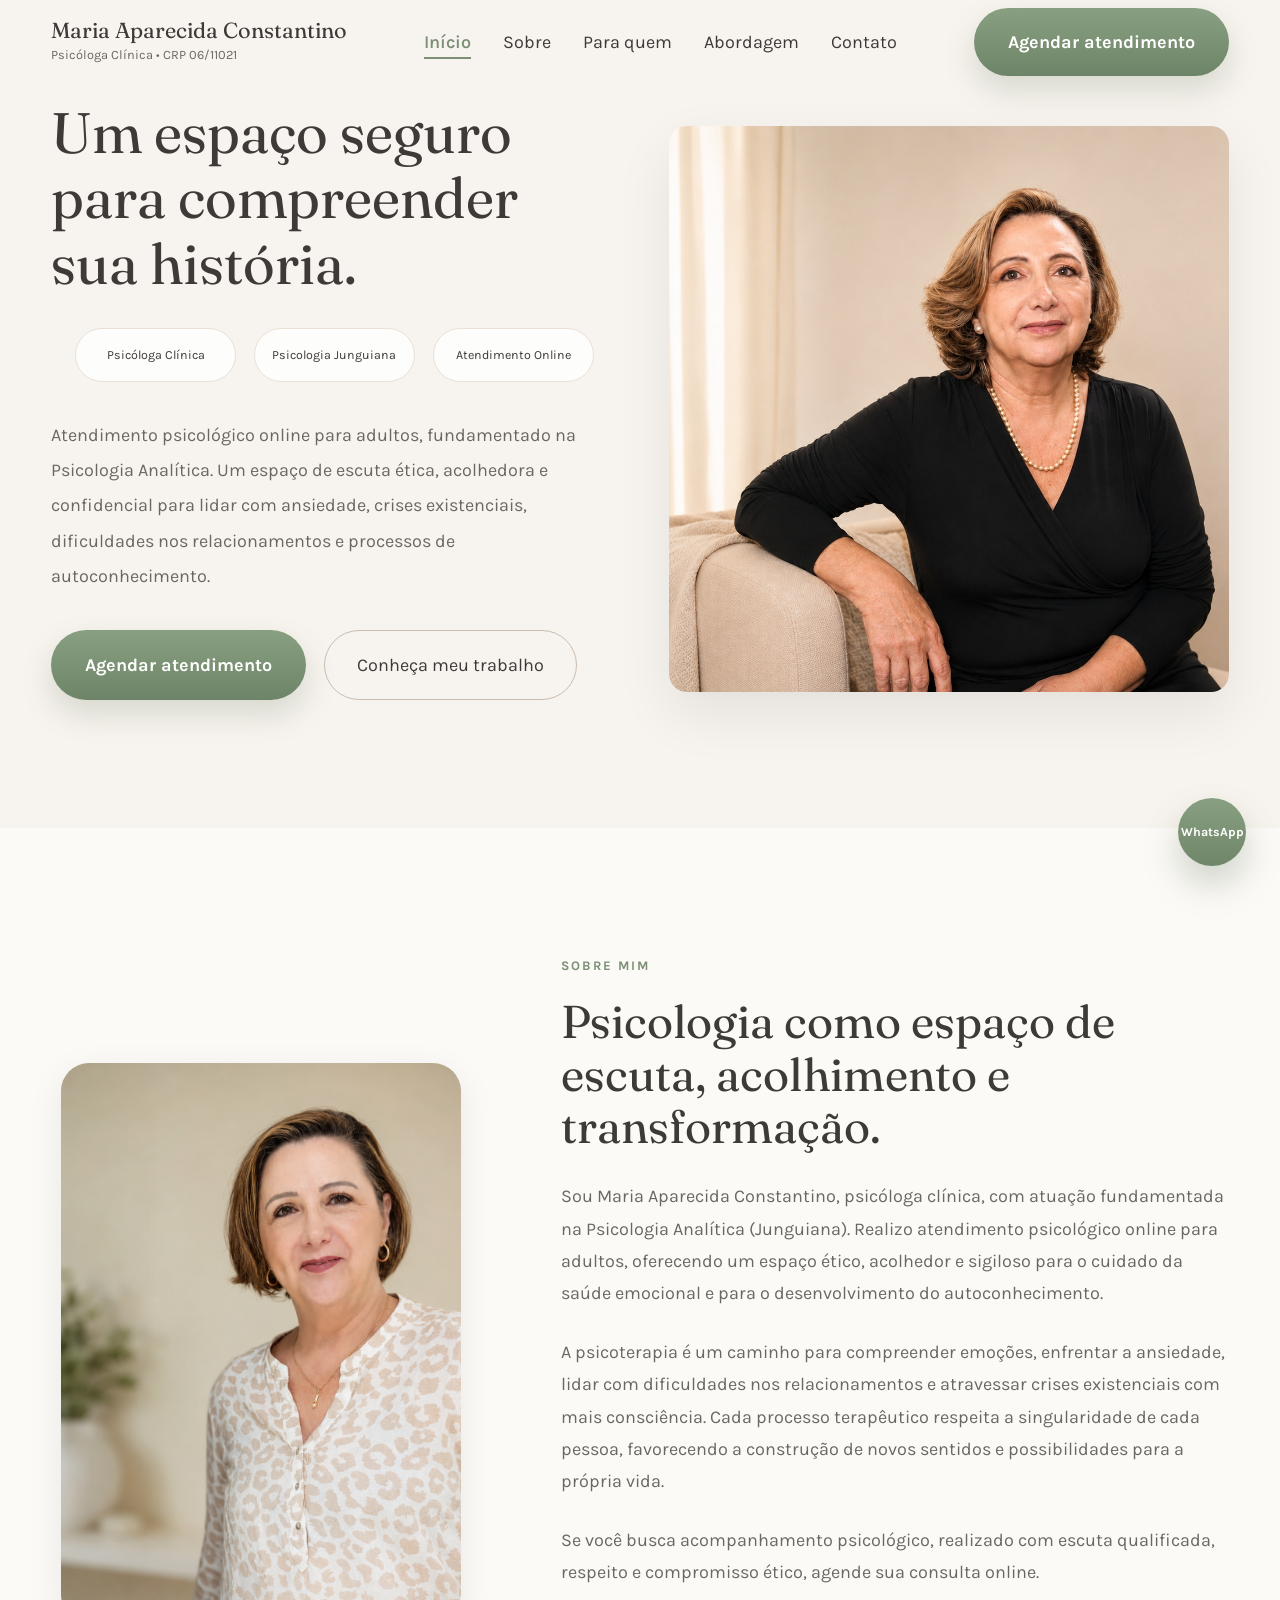
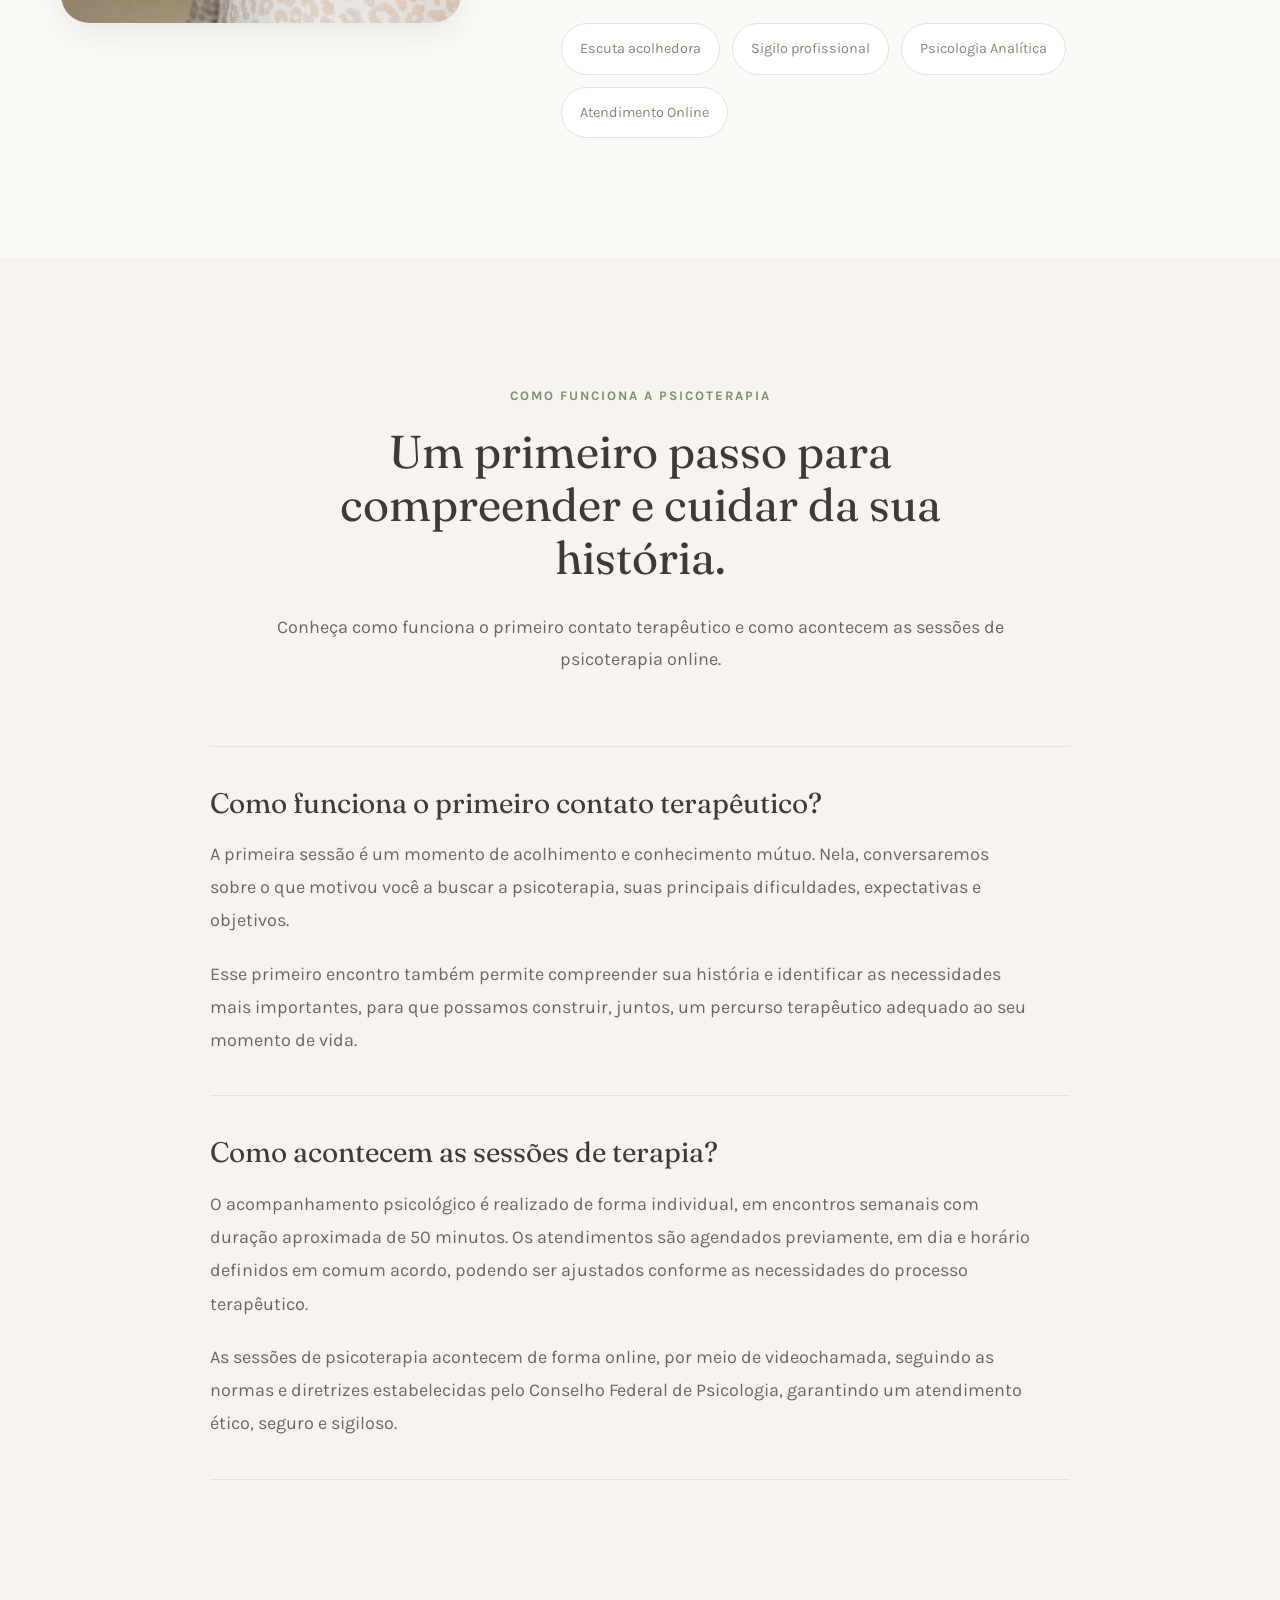
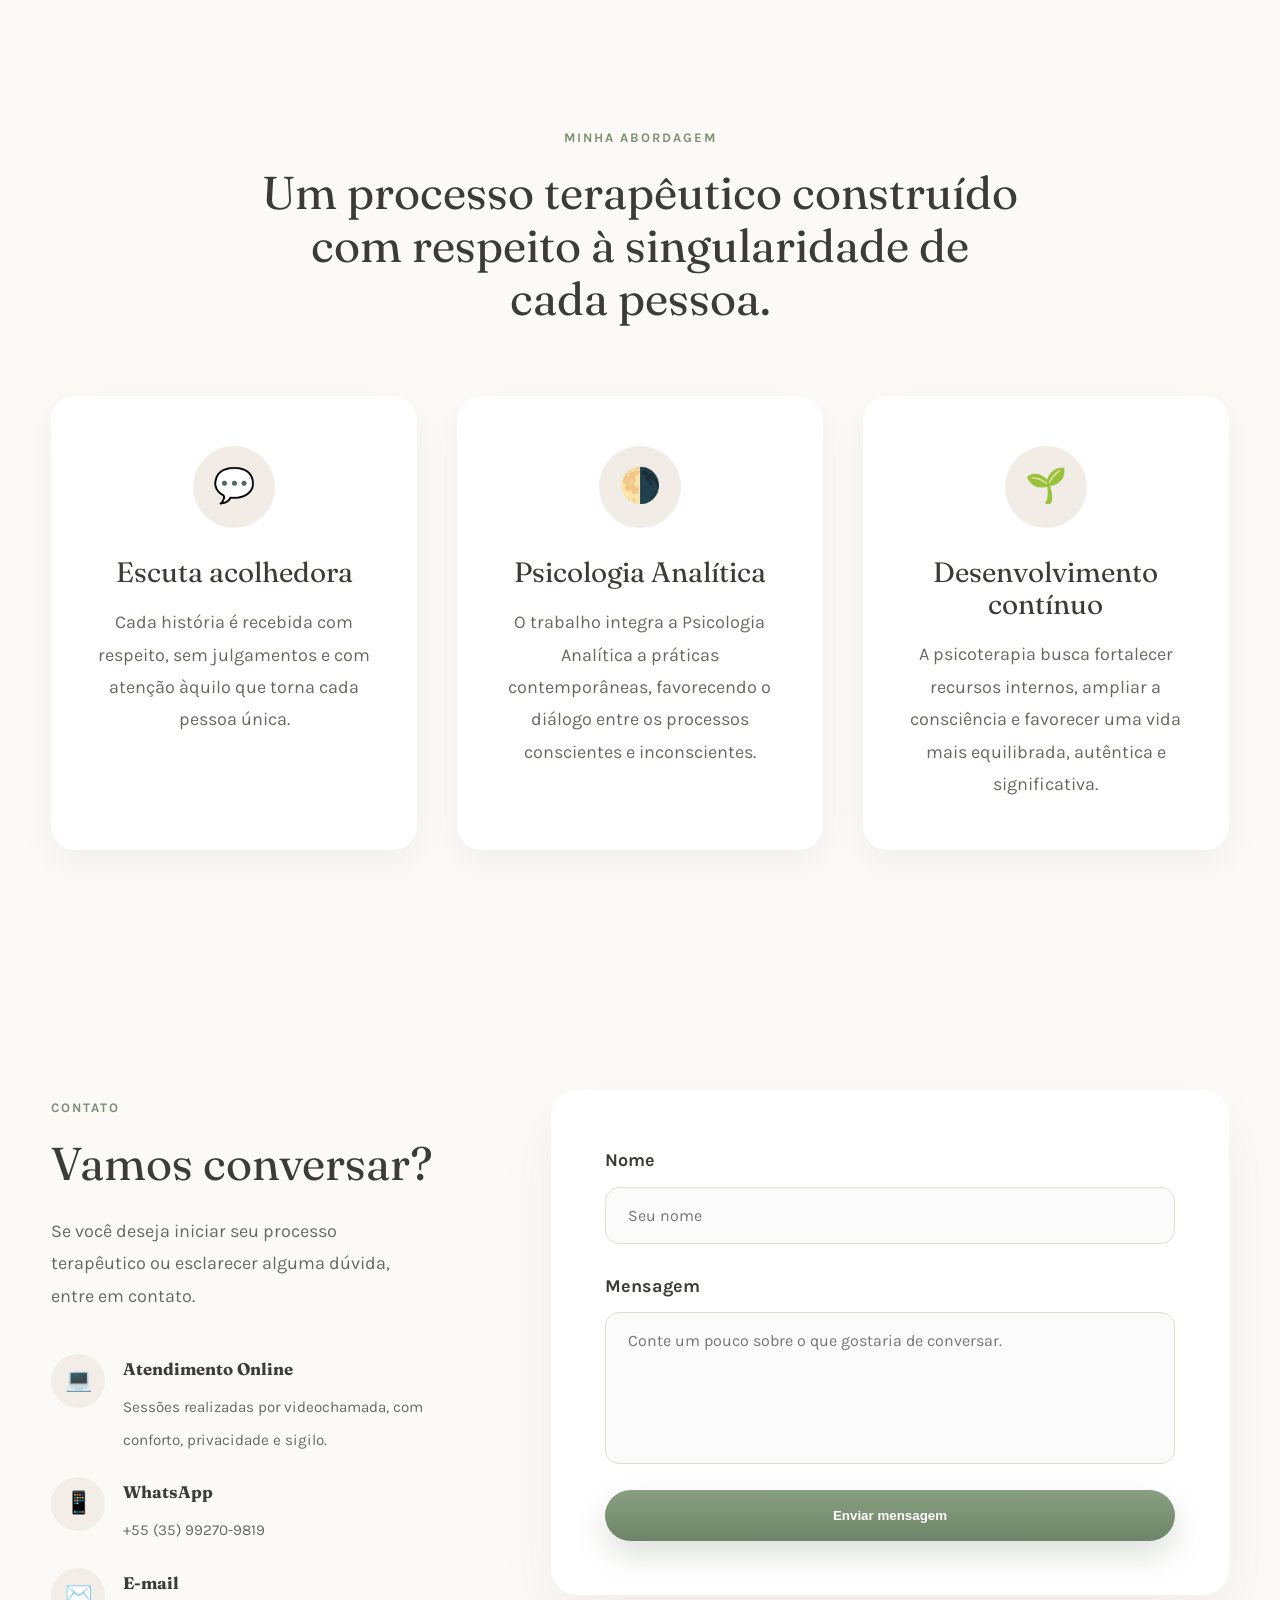
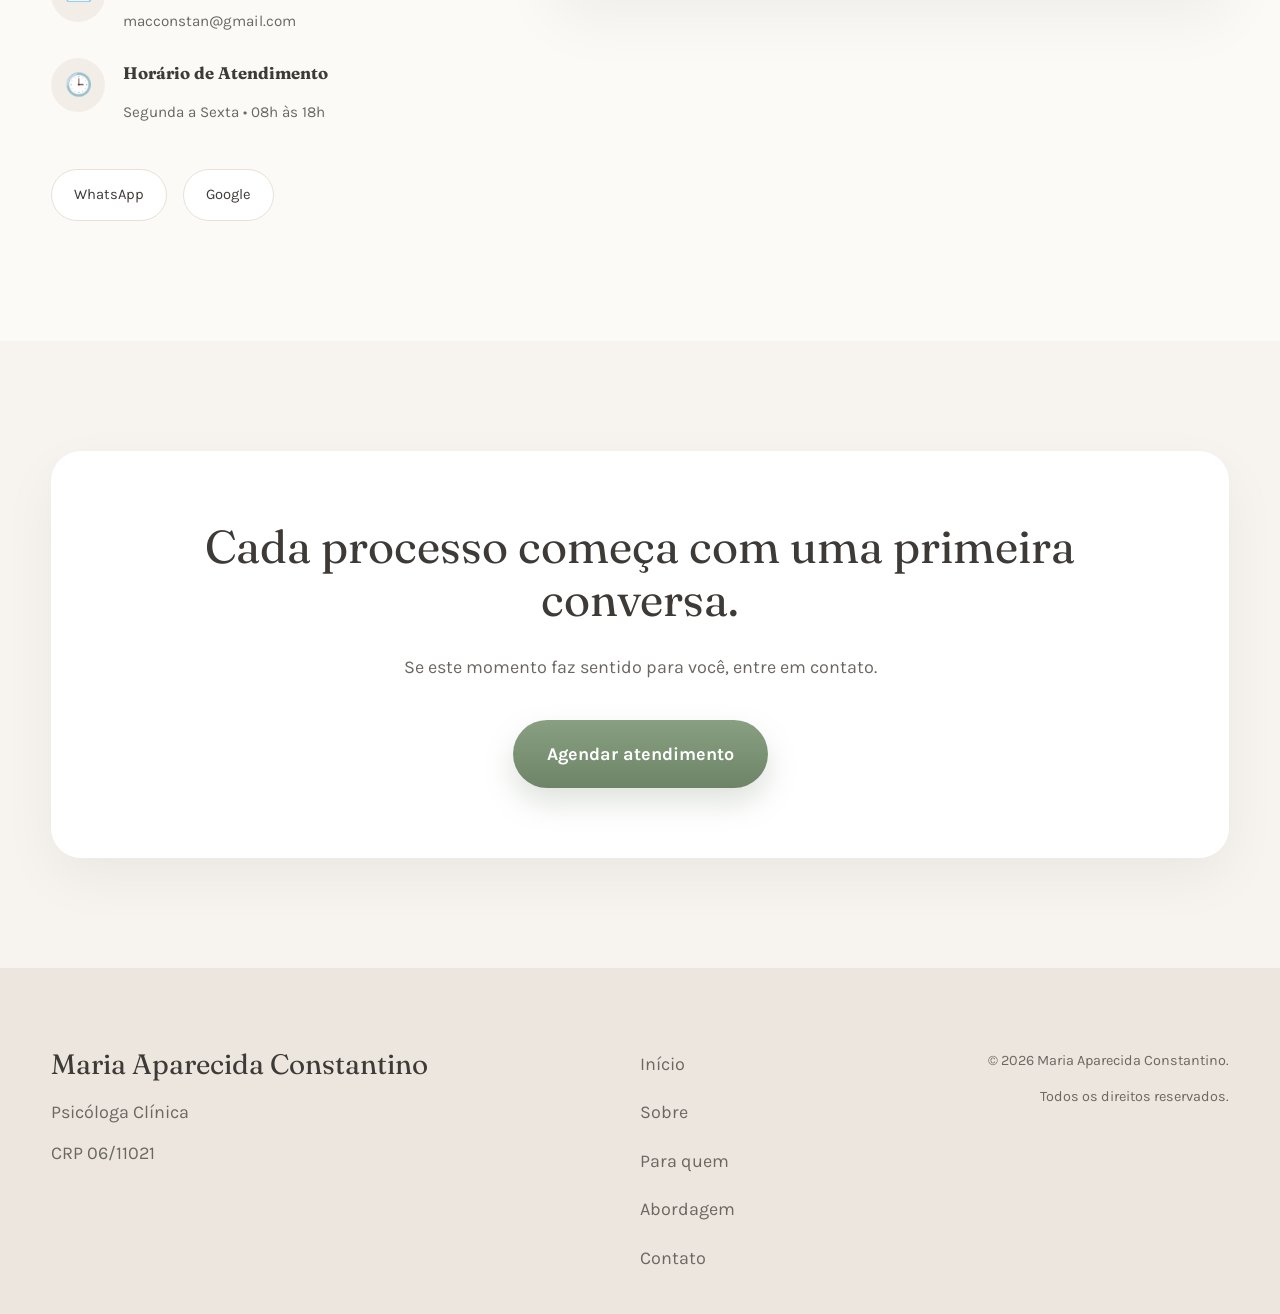
==== commit 1be8b637: "Update index.html" ====
--- a/index.html
+++ b/index.html
@@ -258,7 +258,7 @@
             </p>
 
             <p>
-                Se você busca acompanhamento psicológico online para adultos, realizado com escuta qualificada, respeito e compromisso ético, será um prazer acolher sua história.
+                Se você busca acompanhamento psicológico, realizado com escuta qualificada, respeito e compromisso ético, agende sua consulta online.
             </p>
 
             <div class="sobre-tags">
@@ -505,7 +505,7 @@
             <p>
 
                 Se você deseja iniciar seu processo terapêutico ou esclarecer alguma dúvida,
-                entre em contato. Será um prazer acolher sua mensagem.
+                entre em contato.
 
             </p>
 
@@ -602,14 +602,6 @@
 
             <div class="social-links">
 
-                <a href="https://www.instagram.com/mariconstans/"
-                    target="_blank"
-                    rel="noopener noreferrer"
-                    aria-label="Instagram">
-
-                    Instagram
-
-                </a>
 
                 <a href="https://wa.me/5535992709819?text=Olá,%20Maria%20Aparecida.%20Gostaria%20de%20agendar%20um%20atendimento."
                     target="_blank"
@@ -698,8 +690,7 @@
 
             <p>
 
-                Se este momento faz sentido para você, entre em contato.
-                Será um prazer acolher sua história.
+                Se este momento faz sentido para você, entre em contato.                
 
             </p>
 
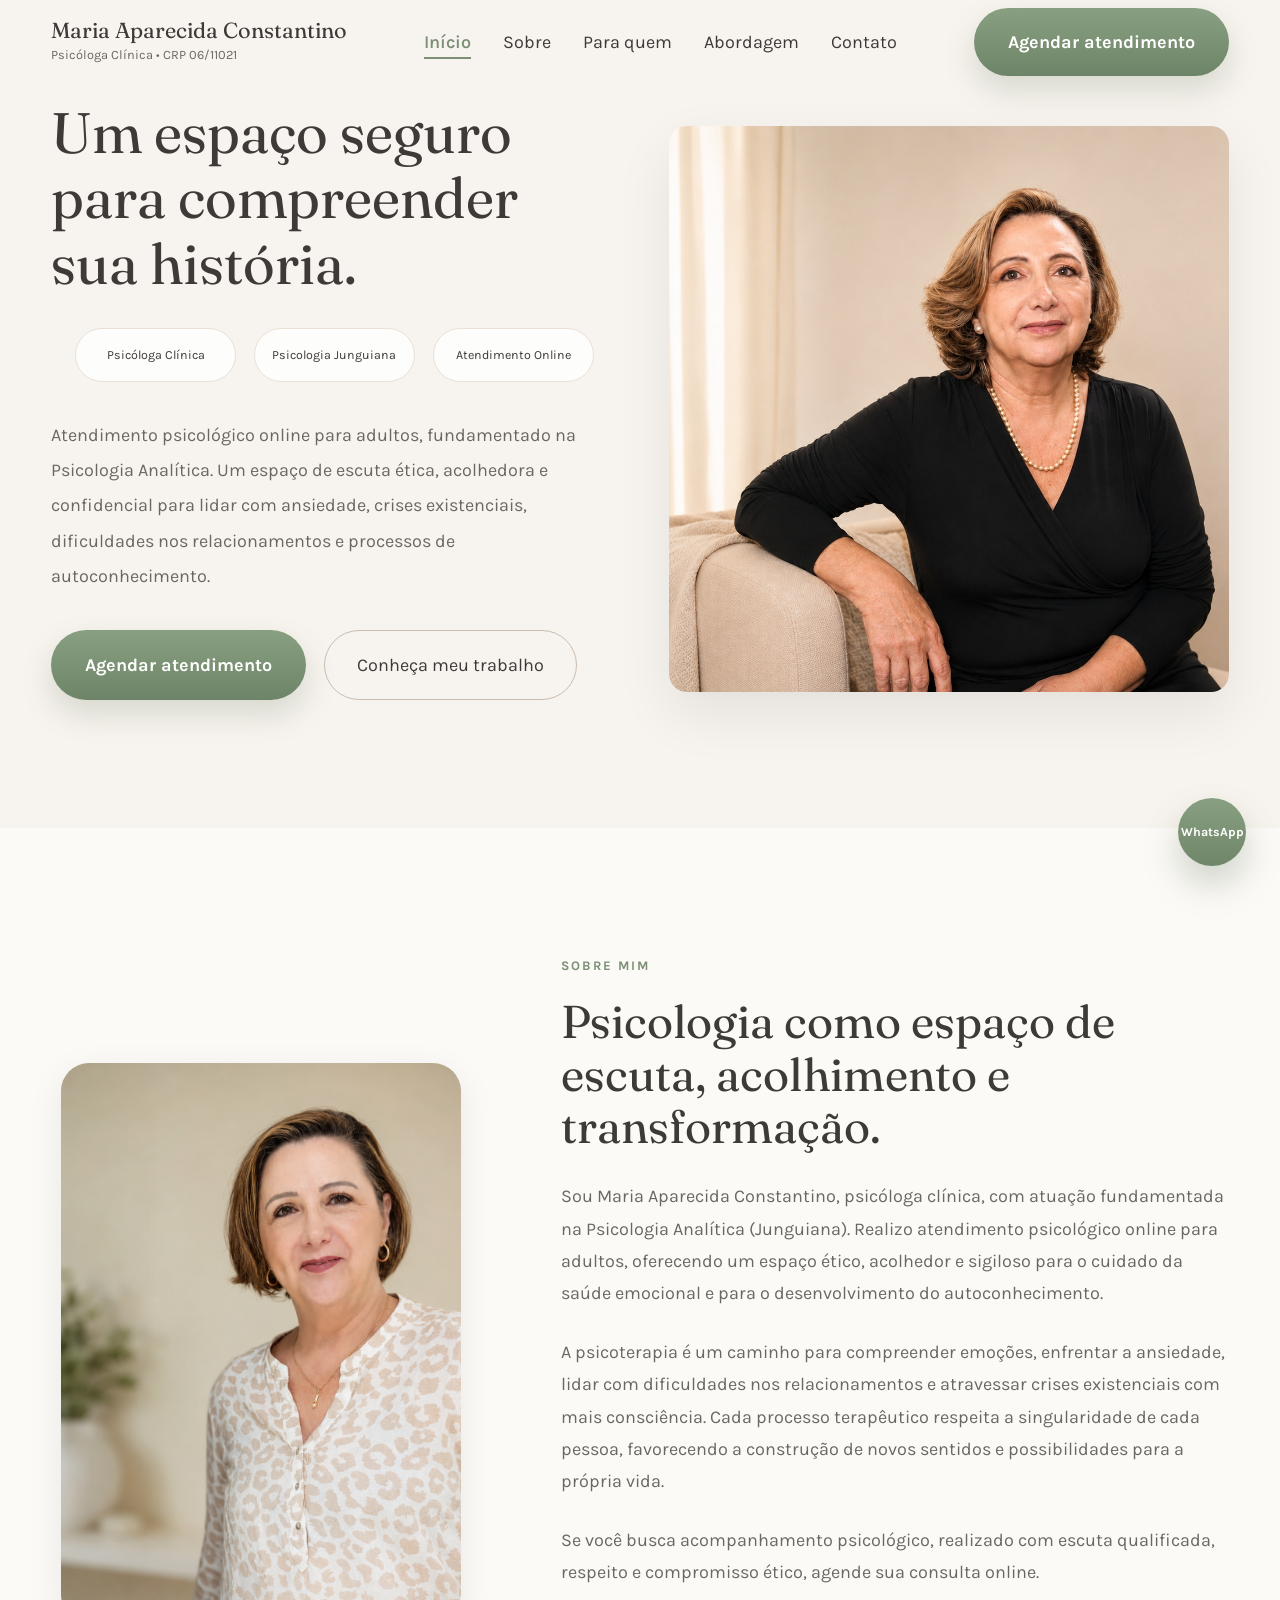
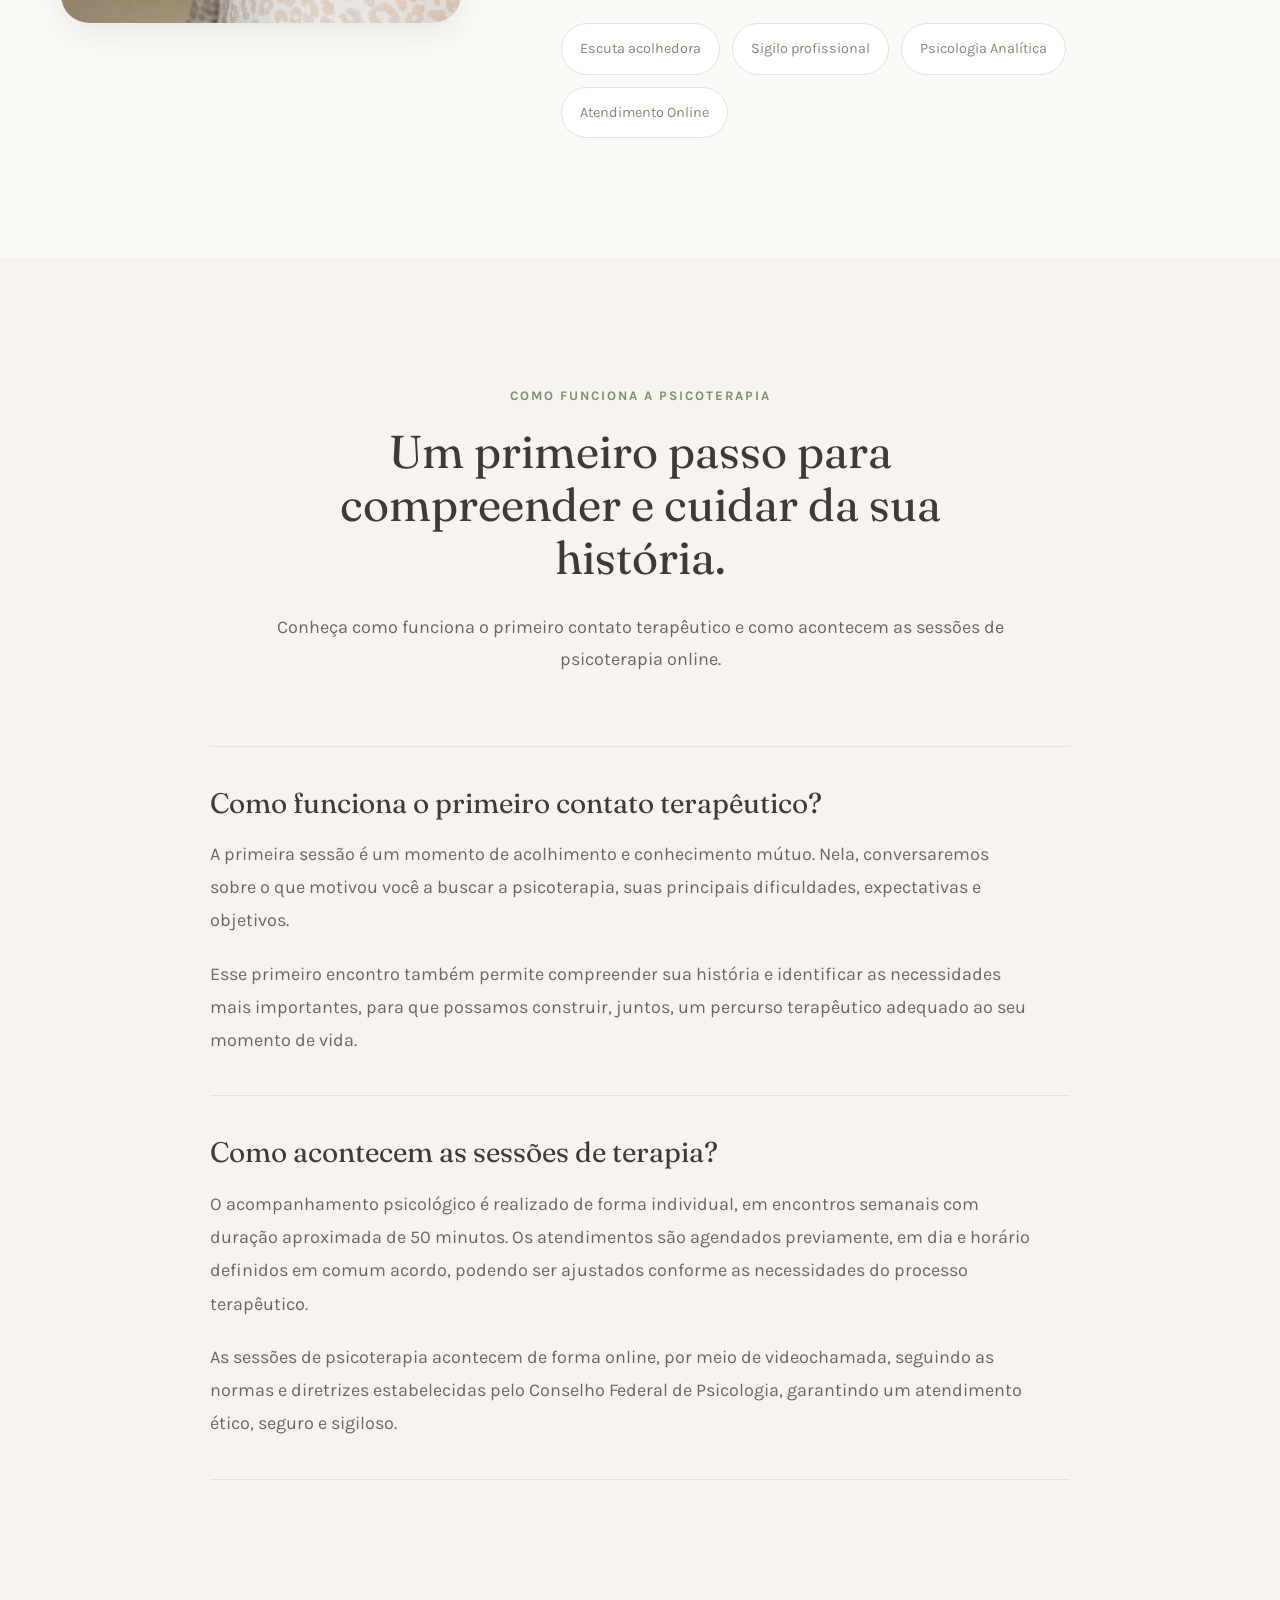
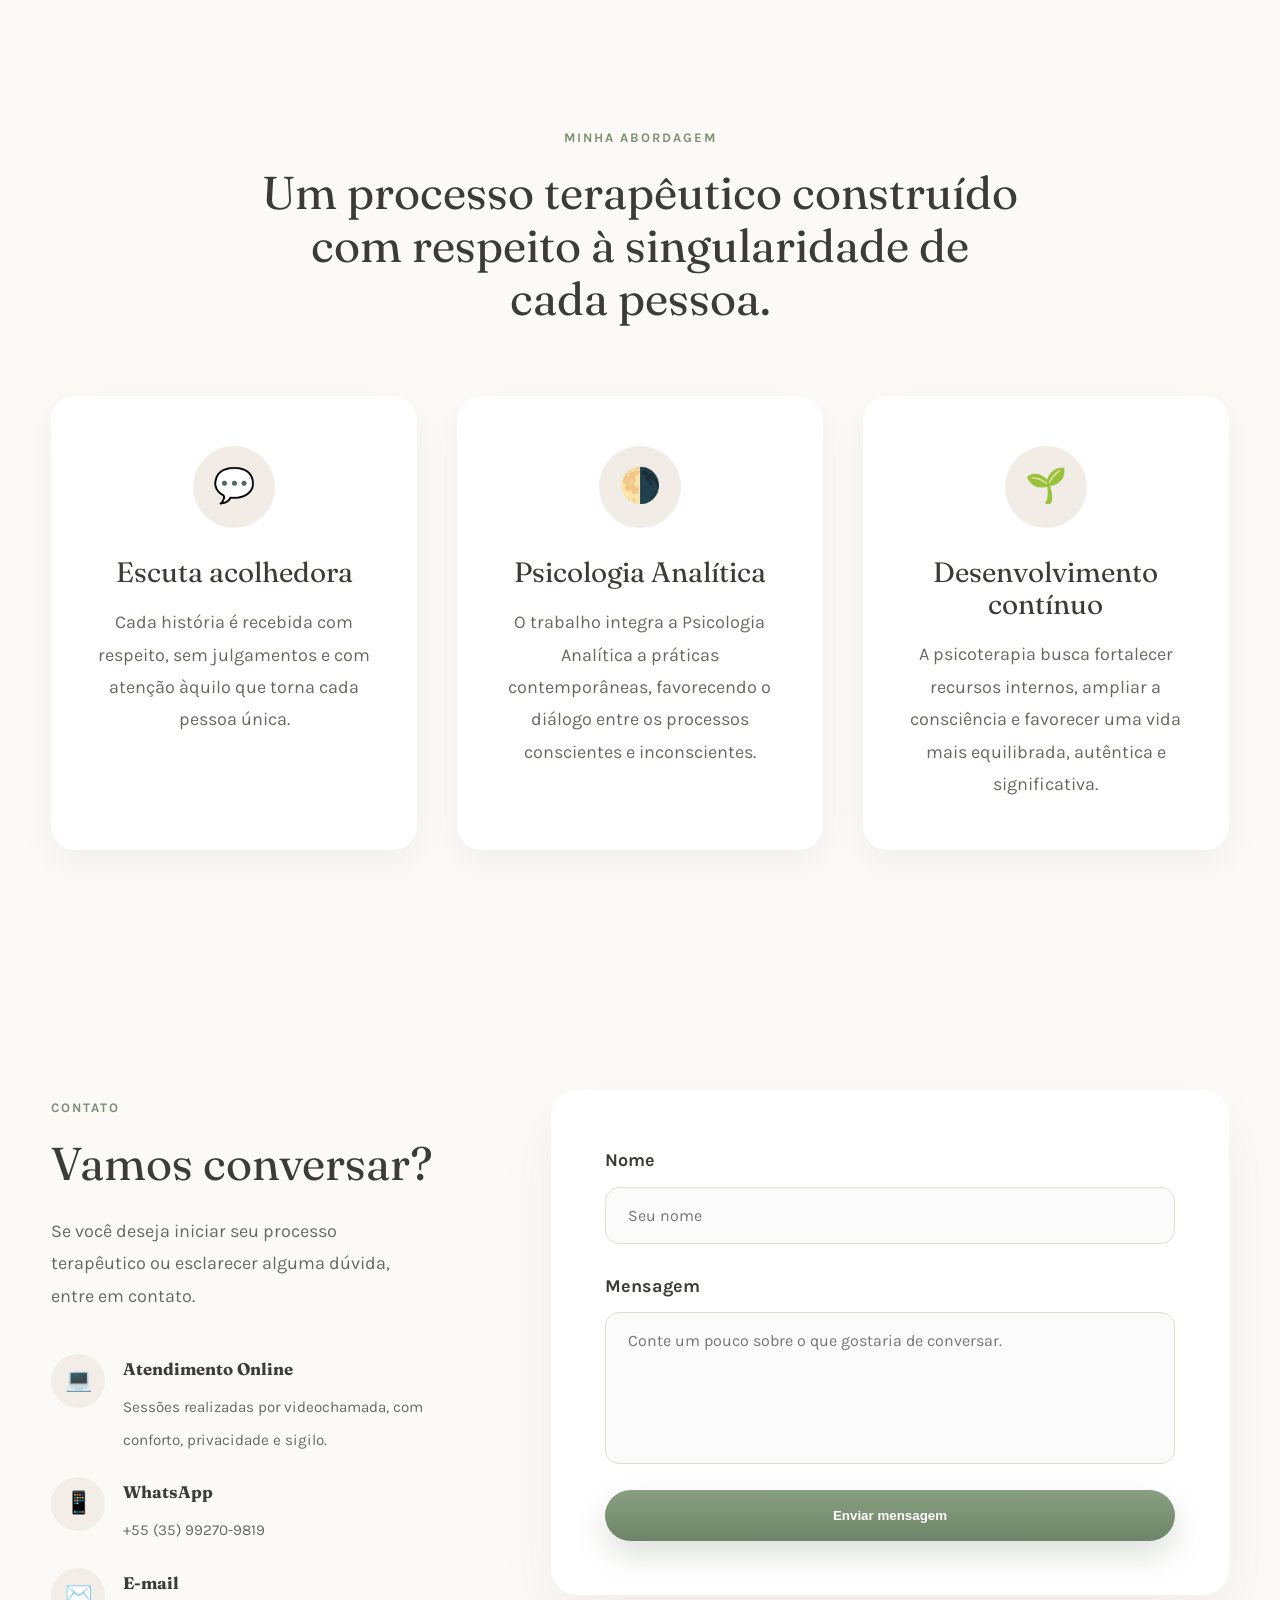
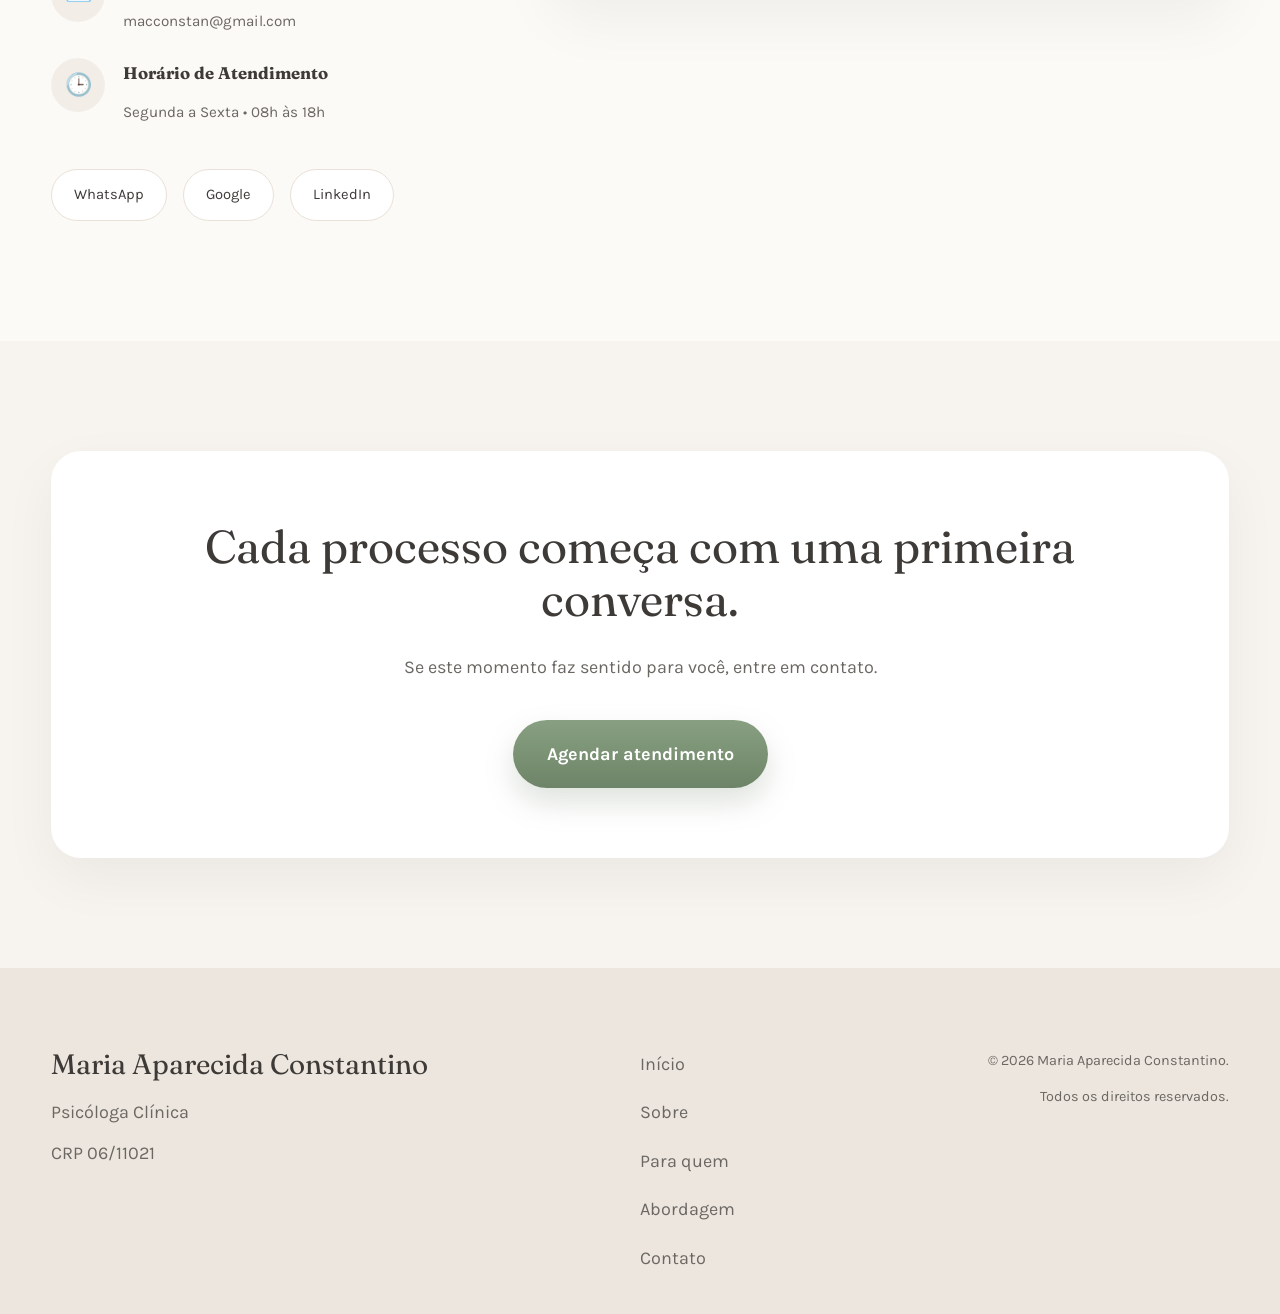
==== commit fd79194c: "Update index.html" ====
--- a/index.html
+++ b/index.html
@@ -619,6 +619,13 @@
 
                 </a>
 
+                <a href="https://br.linkedin.com/in/maria-aparecida-constantino-20962224"
+                    aria-label="Perfil no LinkedIn">
+
+                    LinkedIn
+
+                </a>
+
             </div>
 
         </div>
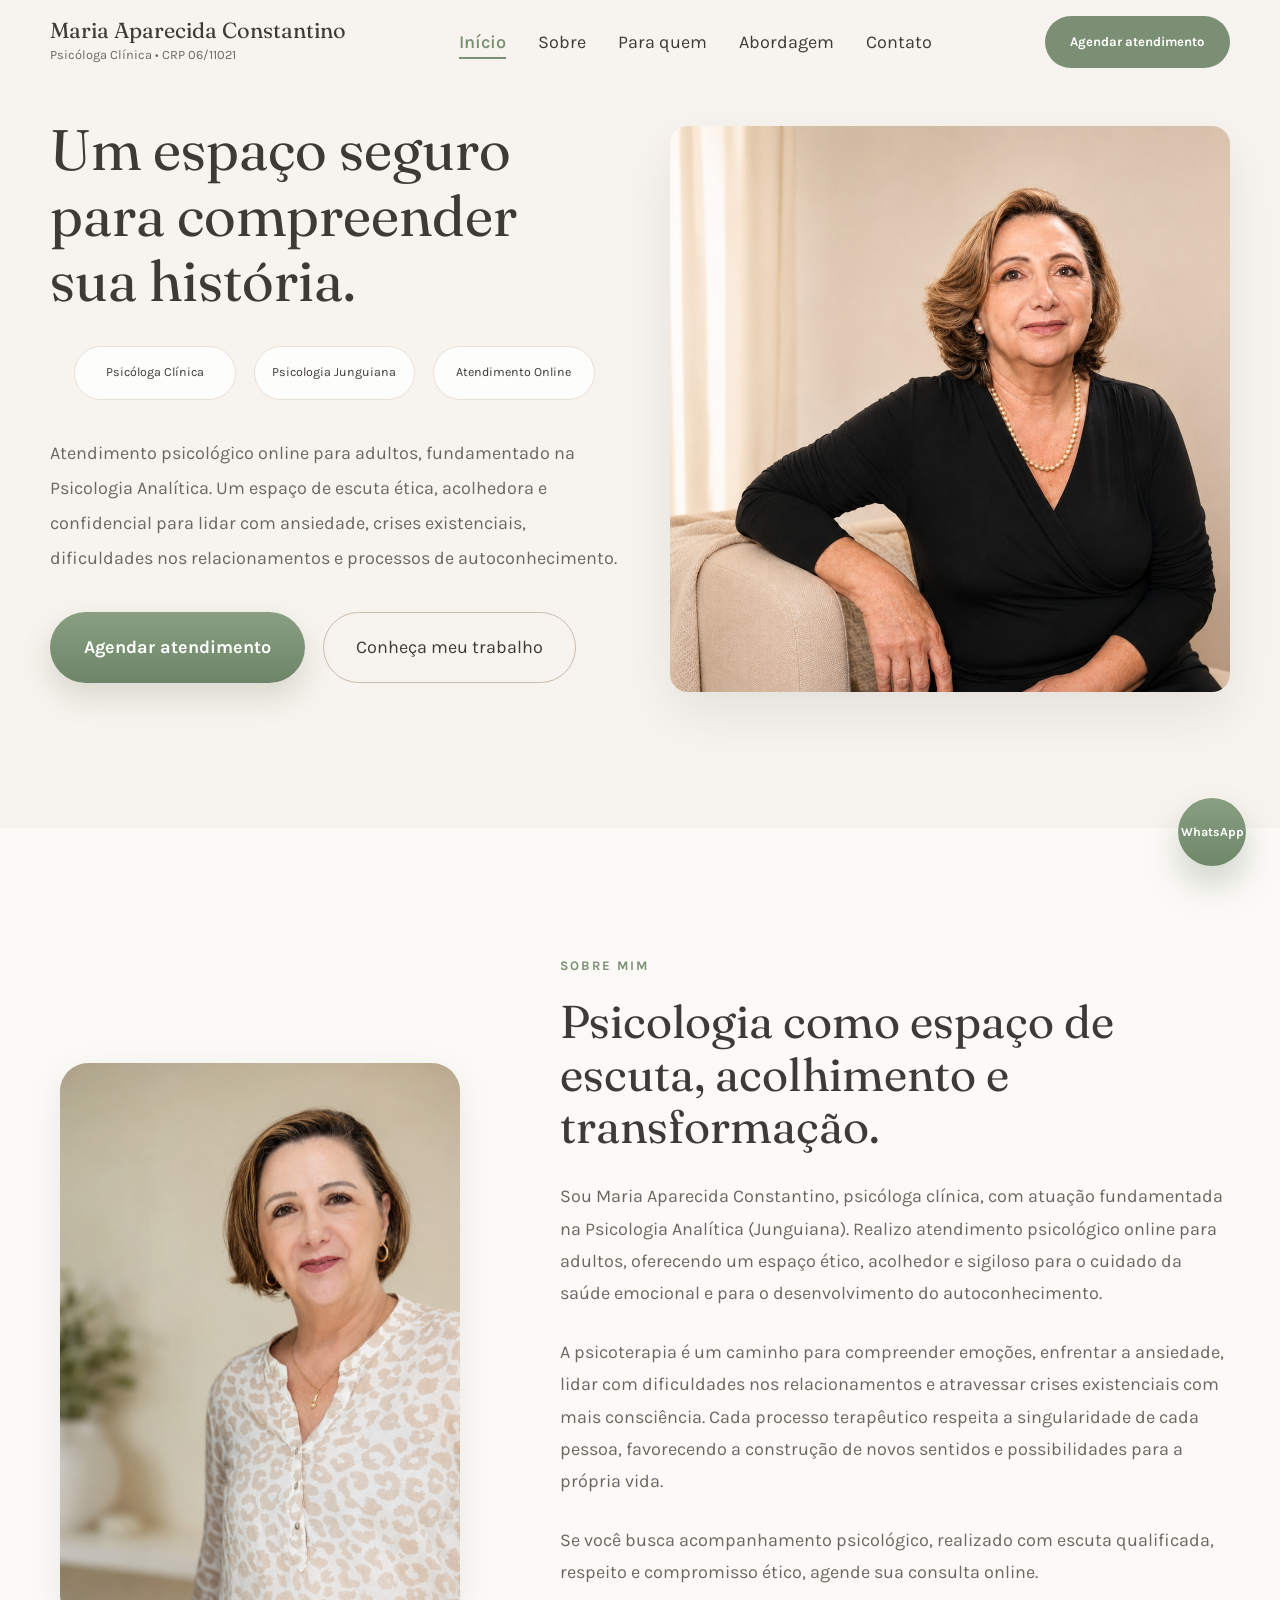
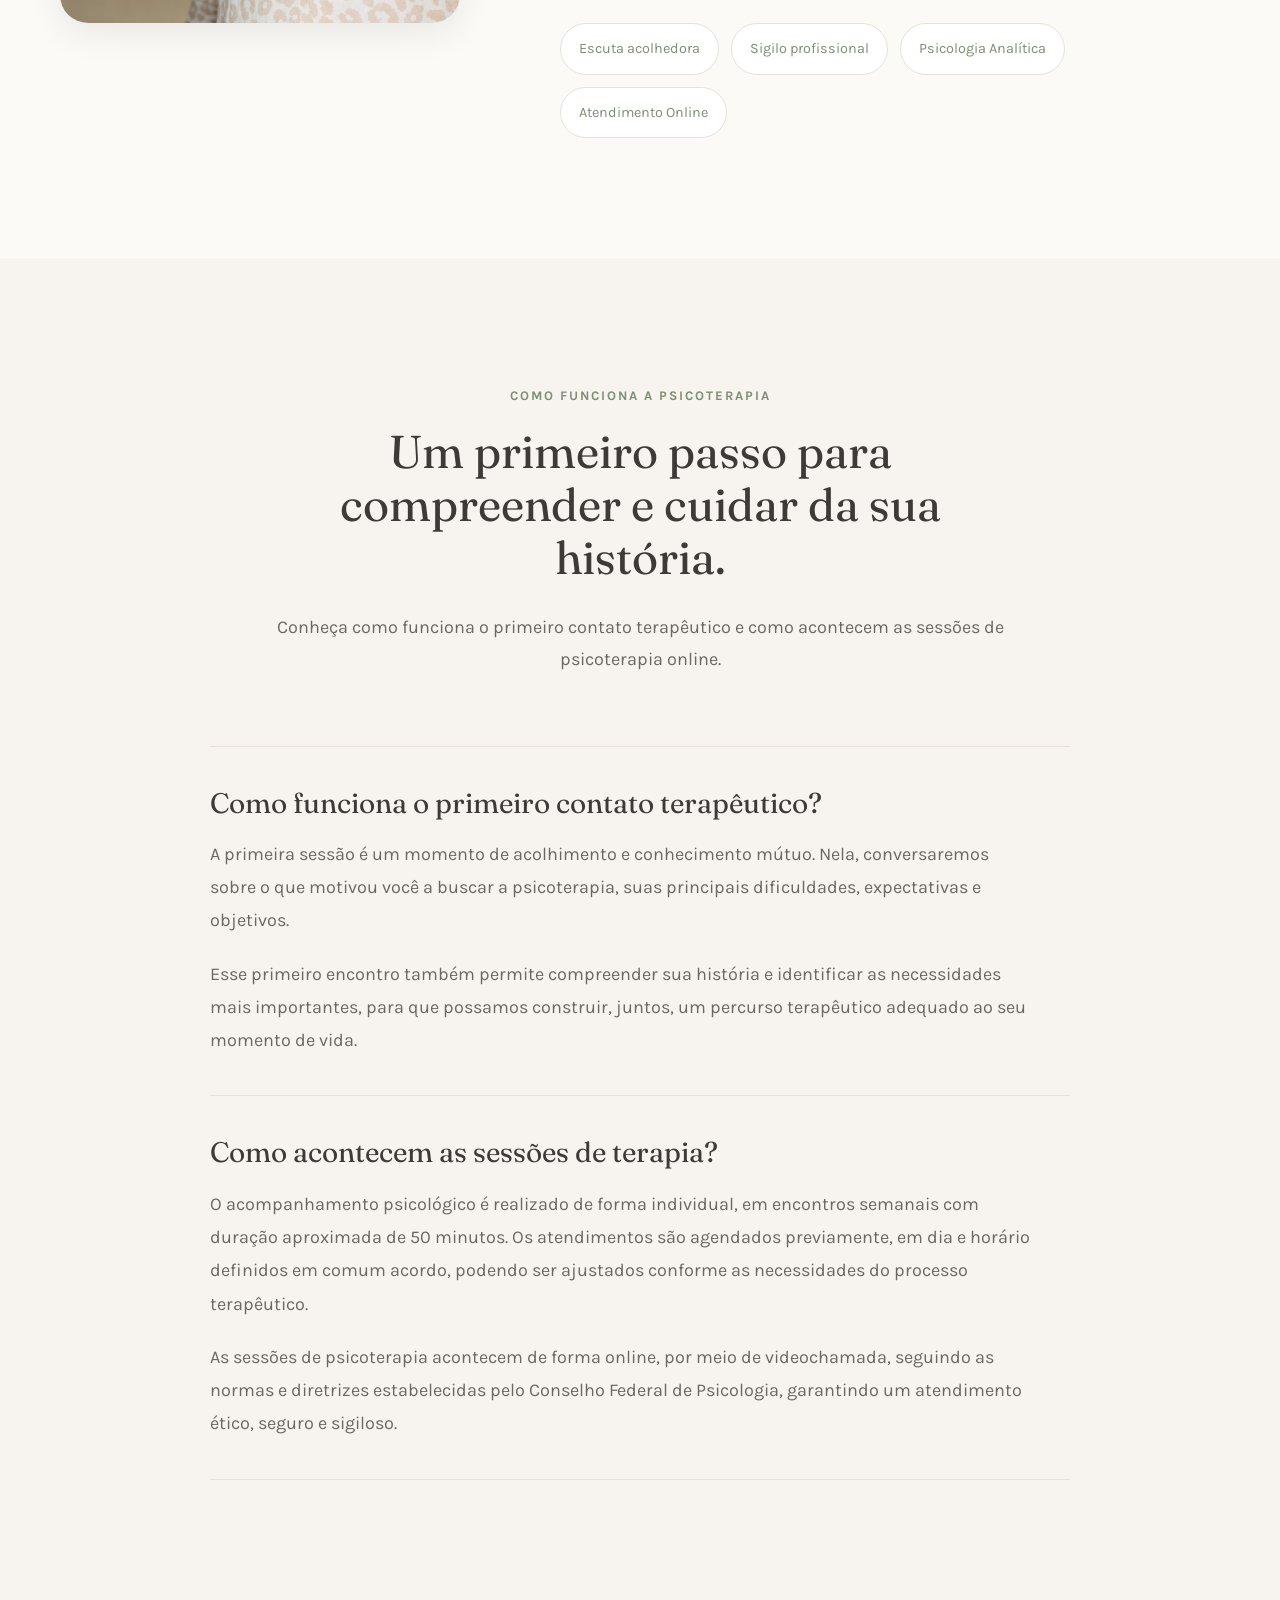
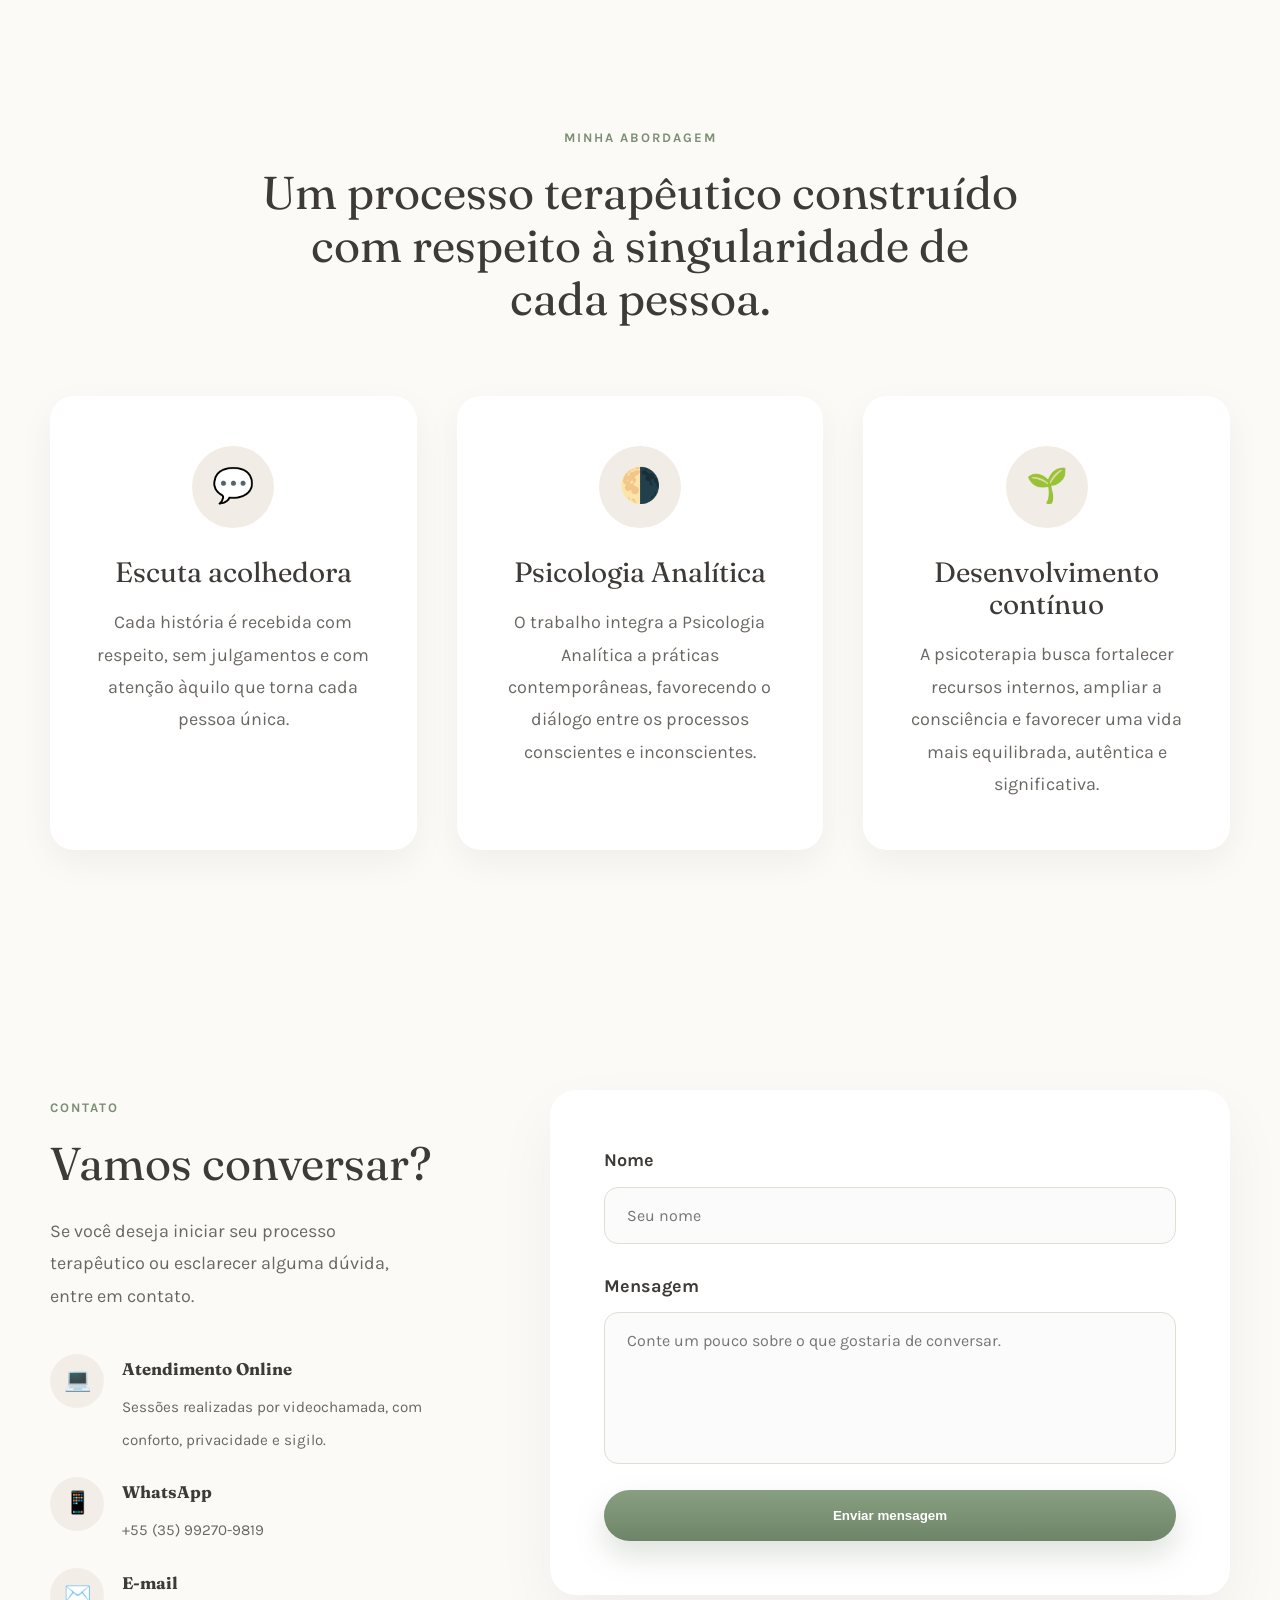
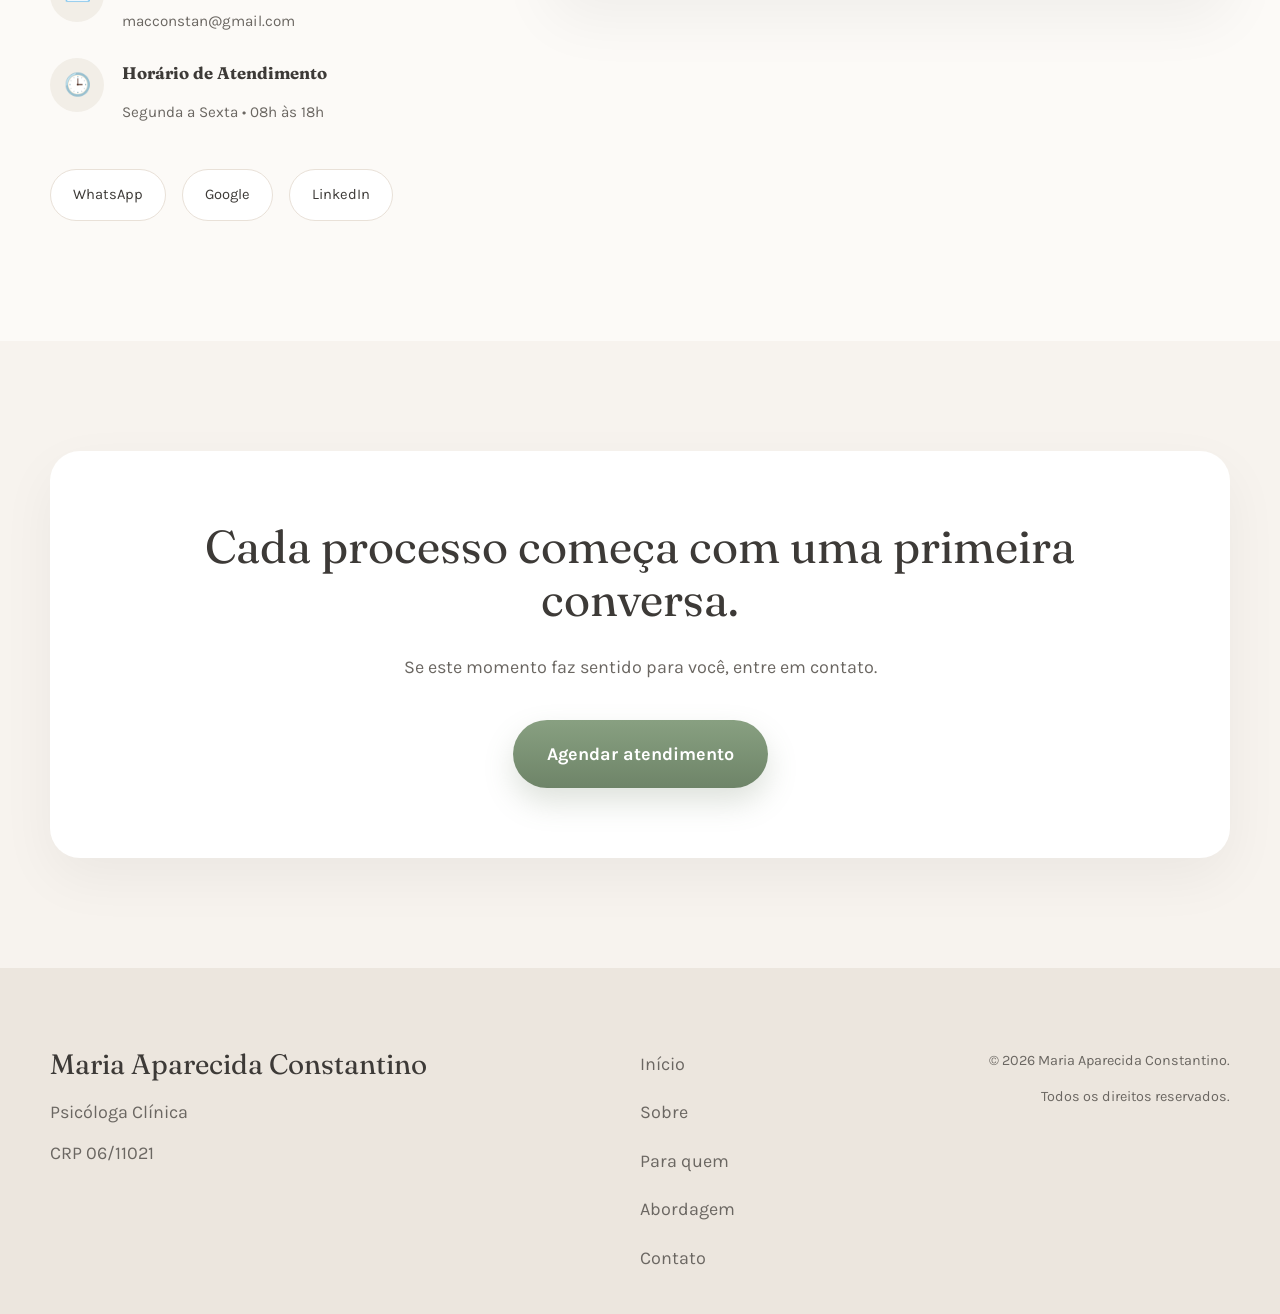
==== commit 8e2b7d42: "Update index.html" ====
--- a/index.html
+++ b/index.html
@@ -28,7 +28,7 @@
         content="Maria Aparecida Constantino | Psicóloga Clínica">
 
     <meta property="og:description"
-        content="Atendimento psicológico online para adultos, com abordagem fundamentada na Psicologia Analítica.">
+        content="Atendimento psicológico online para adultos, fundamentado na Psicologia Analítica, com escuta ética, acolhedora e sigilosa.">
 
     <meta property="og:type"
         content="website">
@@ -39,6 +39,12 @@
     <meta property="og:locale"
         content="pt_BR">
 
+    <meta property="og:url"
+        content="https://mariaaparecidaconstantino.com.br/">
+
+    <meta  property="og:image"
+        content="https://mariaaparecidaconstantino.com.br/assets/img/maria-hero.jpg">
+    
     <!-- Google Fonts -->
 
     <link rel="preconnect" href="https://fonts.googleapis.com">
@@ -53,6 +59,9 @@
     <link rel="stylesheet"
         href="assets/css/style.css">
 
+    <link  rel="canonical"
+        href="https://mariaaparecidaconstantino.com.br/">
+    
 </head>
 
 <body>
@@ -103,8 +112,8 @@
             href="https://wa.me/5535992709819?text=Olá,%20Maria%20Aparecida.%20Gostaria%20de%20agendar%20um%20atendimento."
             target="_blank"
             rel="noopener noreferrer"
-            class="btn btn-primary">        
-        Agendar atendimento        
+            class="btn-header">     
+            Agendar atendimento        
         </a>
 
     </div>
--- a/assets/css/style.css
+++ b/assets/css/style.css
@@ -180,11 +180,9 @@
 ======================================================= */
 
 .container{
-
-    width:min(1180px,92%);
-
-    margin:auto;
-
+    width: calc(100% - 32px);
+    max-width: 1180px;
+    margin-inline: auto;
 }
 
 section{
@@ -417,9 +415,6 @@
 
 }
 
-/* Botão hamburguer (menu mobile) — oculto por padrão no desktop.
-   Precisa vir ANTES dos media queries para que a regra de exibição
-   em @media(max-width:768px) consiga sobrepor este "display:none". */
 .menu-toggle{
 
     display:none;
@@ -601,279 +596,103 @@
 ======================================================= */
 
 @media(max-width:1100px){
-
     .hero-grid{
-
     grid-template-columns:
         minmax(0, 1fr)
         minmax(0, 46%);
-
     gap:clamp(24px, 3vw, 42px);
-
-    }
-
+    }
     .hero-content{
-
         margin-top:0;
-
-    }
-
+    }
     .hero-labels{
-
     width:calc(100% - 32px);
-
     gap:clamp(6px, 1.1vw, 16px);
-
-    }
-
+    }
     .hero-label{
-
         font-size:clamp(.68rem, .8vw, .82rem);
-
-    }
-
+    }
     .hero-content p{
-
         max-width:100%;
-
-    }
-
+    }
     .hero-photo{
-
         width:100%;
-
         max-width:none;
-
-    }
-
+    }
+}
+@media(max-width:980px){
+   .footer-grid{
+       grid-template-columns:1fr;
+       gap:45px;
+   }
+   .footer-copy{
+       text-align:left;
+   }
+}
+@media(max-width:920px){
+    .logo-title{
+        font-size:19px;
+    }
+    .logo-subtitle{
+        font-size:.72rem;
+    }
+    .menu{
+        gap:14px;
+    }
+    .menu a{
+        font-size:.88rem;
+    }
+    .btn-header{
+        padding:10px 15px;
+        font-size:.78rem;
+    }
 }
 @media(max-width:900px){
-
     .hero-labels{
-
+        grid-template-columns:repeat(2, minmax(0, 1fr));
+        width:100%;
+        gap:10px;
+    }
+    .hero-label{
+        width:100%;
+    }
+    .hero-label:last-child{
+        grid-column:1 / -1;
+        width:calc(50% - 5px);
+        justify-self:center;
+    }
+}
+@media(max-width:820px){
+    #hero{
+        padding-top:110px;
+    }
+    .hero-grid{
         grid-template-columns:1fr;
-
-        width:min(100%, 360px);
-
-        gap:10px;
-
-    }
-
-    .hero-label{
-
+        gap:48px;
+        text-align:center;
+    }
+    .hero-content{
+        max-width:760px;
+        margin:0 auto;
+    }
+    .hero-labels{
+        justify-content:center;
+    }
+    .hero-content p{
+        margin-inline:auto;
+    }
+    .hero-buttons{
+        justify-content:center;
+    }
+    .hero-image{
+        justify-content:center;
+        order:initial;
+    }
+    .hero-photo{
         width:100%;
-
-    }
-
-}
-@media(max-width:820px){
-
-    #hero{
-
-        padding-top:110px;
-
-    }
-
-    .hero-grid{
-
-        grid-template-columns:1fr;
-
-        gap:48px;
-
-        text-align:center;
-
-    }
-
-    .hero-content{
-
-        max-width:760px;
-
+        max-width:560px;
         margin:0 auto;
-
-    }
-
-    .hero-labels{
-
-        justify-content:center;
-
-    }
-
-    .hero-content p{
-
-        margin-inline:auto;
-
-    }
-
-    .hero-buttons{
-
-        justify-content:center;
-
-    }
-
-    .hero-image{
-
-        justify-content:center;
-
-        order:initial;
-
-    }
-
-    .hero-photo{
-
-        width:100%;
-
-        max-width:560px;
-
-        margin:0 auto;
-
-    }
-
-}
-
-@media(max-width:920px){
-
-    .logo-title{
-
-        font-size:19px;
-
-    }
-
-    .logo-subtitle{
-
-        font-size:.72rem;
-
-    }
-
-    .menu{
-
-        gap:14px;
-
-    }
-
-    .menu a{
-
-        font-size:.88rem;
-
-    }
-
-    .btn-header{
-
-        padding:10px 15px;
-
-        font-size:.78rem;
-
-    }
-
-}
-
-@media(max-width:768px){
-
-h1{
-
-    font-size:46px;
-
-}
-
-h2{
-
-    font-size:34px;
-
-}
-
-
-
-
-
-.menu{
-
-    display:none;
-
-}
-
-.menu-toggle{
-
-    display:flex;
-
-}
-
-.menu-toggle.open span:nth-child(1){
-    transform:translateY(9px) rotate(45deg);
-}
-
-.menu-toggle.open span:nth-child(2){
-    opacity:0;
-}
-
-.menu-toggle.open span:nth-child(3){
-    transform:translateY(-9px) rotate(-45deg);
-}
-
-.menu.open{
-
-    display:flex;
-
-    position:absolute;
-
-    top:100%;
-
-    left:0;
-
-    width:100%;
-
-    flex-direction:column;
-
-    align-items:center;
-
-    gap:0;
-
-    background:white;
-
-    padding:8px 0 18px;
-
-    box-shadow:0 20px 30px rgba(0,0,0,.08);
-
-}
-
-.menu.open li{
-
-    width:100%;
-
-    text-align:center;
-
-}
-
-.menu.open a{
-
-    display:block;
-
-    padding:16px 0;
-
-}
-
-.btn-header{
-
-    display:none;
-
-}
-.logo{
-
-    min-width:0;
-
-}
-
-.logo-title{
-
-    white-space:nowrap;
-
-    font-size:18px;
-
-}
-section{
-
-    padding:90px 0;
-
-}
-
+    }
 }
 
 /* =======================================================
@@ -1181,86 +1000,6 @@
 
 }
 
-
-
-/* =======================================================
-RESPONSIVO
-======================================================= */
-
-@media(max-width:1100px){
-
-.sobre-grid{
-
-    grid-template-columns:1fr;
-
-    gap:60px;
-
-    text-align:center;
-
-}
-
-.sobre-conteudo{
-
-    max-width:100%;
-
-}
-
-.sobre-tags{
-
-    justify-content:center;
-
-}
-
-
-
-.abordagem-grid{
-
-    grid-template-columns:1fr;
-
-}
-
-}
-
-
-
-@media(max-width:768px){
-
-.sobre-card{
-
-    max-width:340px;
-
-    margin:auto;
-
-}
-
-.sobre-card img{
-
-    height:470px;
-
-}
-
-.card{
-
-    padding:34px;
-
-}
-
-.abordagem-grid article{
-
-    padding:38px 28px;
-
-}
-
-.section-header{
-
-    margin-bottom:50px;
-
-}
-
-}
-
-
-
 /* =======================================================
 PARTE 3A
 CONTATO
@@ -1667,91 +1406,6 @@
 
 }
 
-@media(max-width:768px){
-
-.scroll-top{
-
-    width:44px;
-
-    height:44px;
-
-    right:20px;
-
-    bottom:86px;
-
-}
-
-}
-
-
-
-/* =======================================================
-RESPONSIVO
-======================================================= */
-
-@media(max-width:1100px){
-
-.contato-grid{
-
-    grid-template-columns:1fr;
-
-}
-
-.contato-info{
-
-    text-align:center;
-
-}
-
-.contato-info>p{
-
-    margin-inline:auto;
-
-}
-
-.contato-lista{
-
-    align-items:center;
-
-}
-
-.social-links{
-
-    justify-content:center;
-
-}
-
-}
-
-
-
-@media(max-width:768px){
-
-.contato-formulario{
-
-    padding:36px;
-
-}
-
-.cta-box{
-
-    padding:46px 30px;
-
-}
-
-.whatsapp-float{
-
-    width:58px;
-
-    height:58px;
-
-    right:20px;
-
-    bottom:20px;
-
-}
-
-}
 
 /* =======================================================
 FOOTER
@@ -1989,136 +1643,6 @@
 }
 
 }
-
-
-
-/* =======================================================
-RESPONSIVIDADE
-======================================================= */
-
-@media(max-width:980px){
-
-.footer-grid{
-
-    grid-template-columns:1fr;
-
-    gap:45px;
-
-}
-
-.footer-copy{
-
-    text-align:left;
-
-}
-
-}
-
-
-
-@media(max-width:768px){
-
-body{
-
-    font-size:17px;
-
-}
-
-.container{
-
-    width:min(94%,1200px);
-
-}
-
-h1{
-
-    font-size:42px;
-
-}
-
-h2{
-
-    font-size:32px;
-
-}
-.ajuda-conteudo{
-    width:100%;
-}
-
-.ajuda-bloco{
-    padding:30px 0;
-}
-
-.ajuda-bloco h3{
-    font-size:22px;
-    line-height:1.3;
-}
-
-.ajuda-bloco p{
-    line-height:1.75;
-}   
-.hero-image{
-    justify-content:center;
-}
-
-.hero-photo{
-    max-width:520px;
-    border-radius:16px;
-}
-h3{
-
-    font-size:24px;
-
-}
-
-.hero-label{
-
-    display:block;
-
-    width:fit-content;
-
-    margin-inline:auto;
-
-}
-
-.hero-buttons{
-
-    flex-direction:column;
-
-}
-
-.btn-primary{
-   padding: 14px 28px;
-   font-size: .95rem;
-   border-radius: 999px;
-}
-
-.btn-secondary{
-
-    width:100%;
-
-}
-
-.social-links{
-
-    flex-direction:column;
-
-}
-
-.social-links a{
-
-    text-align:center;
-
-}
-
-.footer-menu{
-
-    gap:12px;
-
-}
-
-}
-
 
 
 /* =======================================================
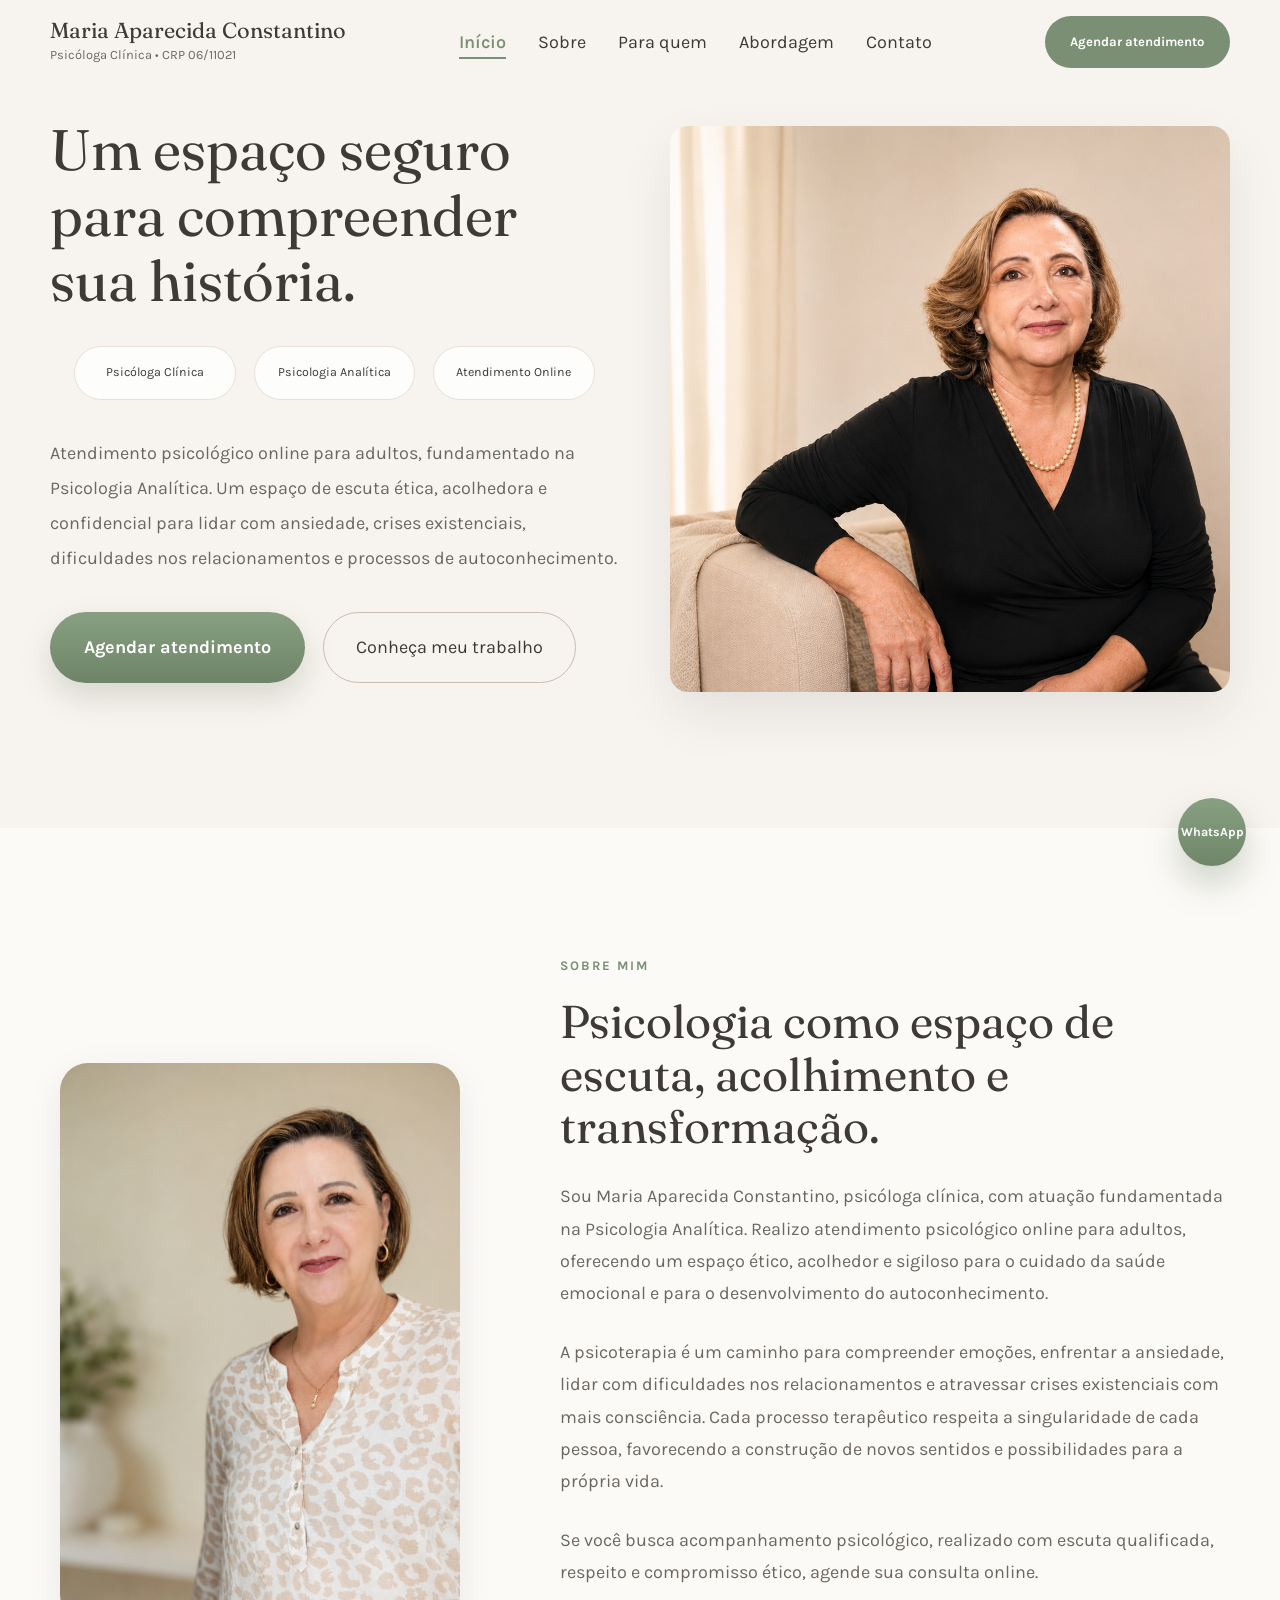
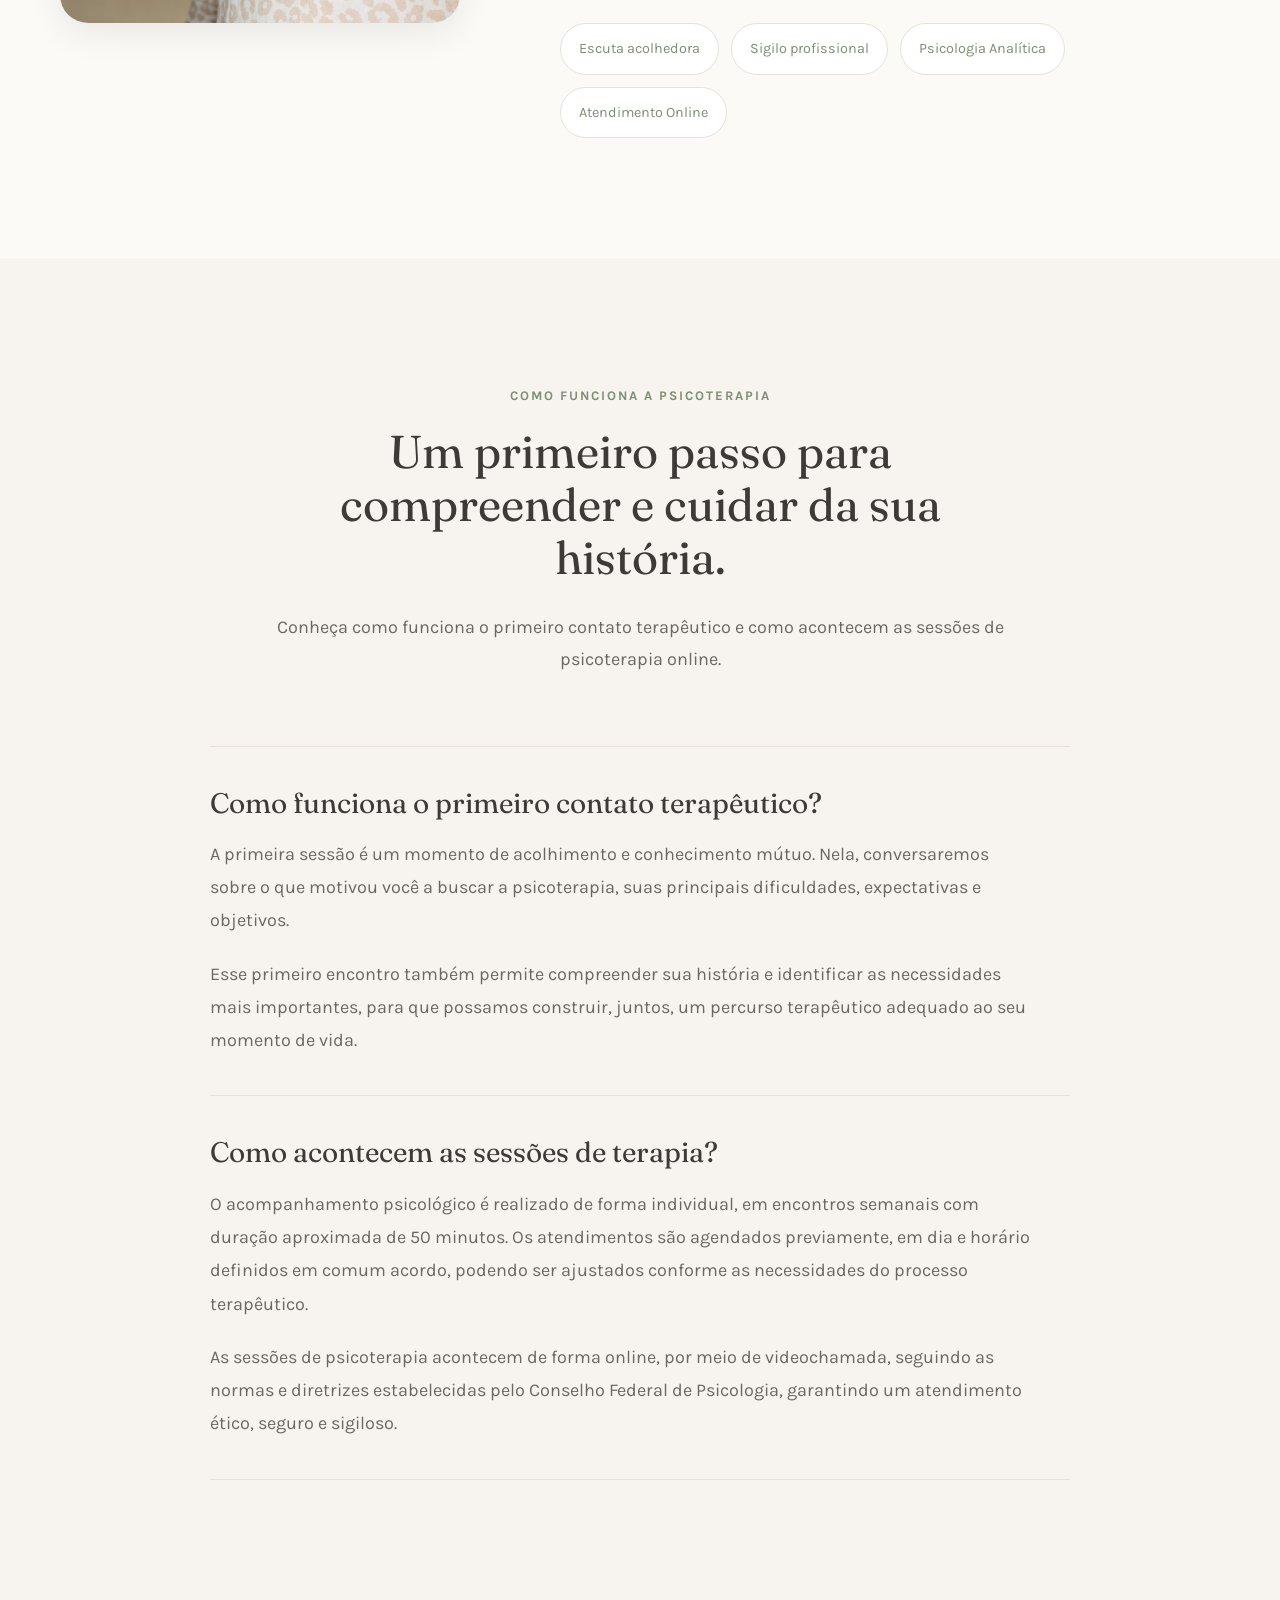
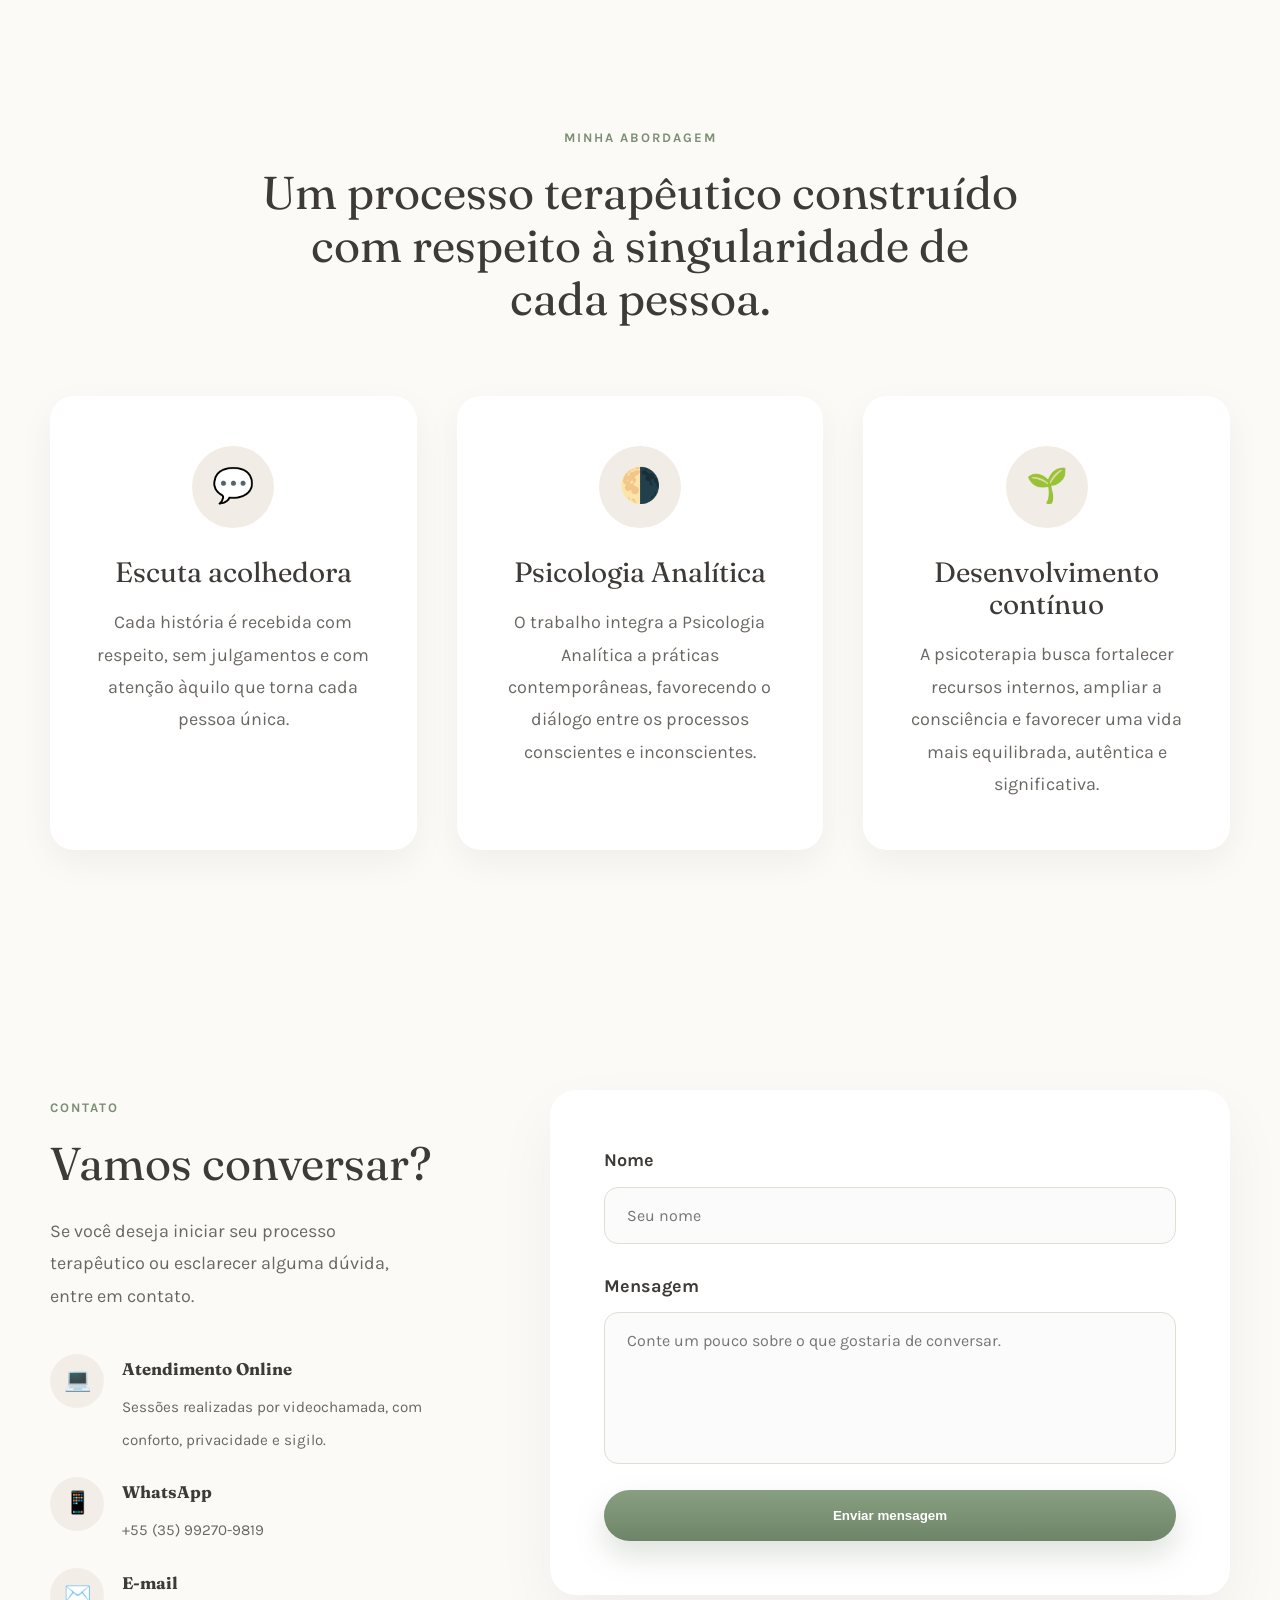
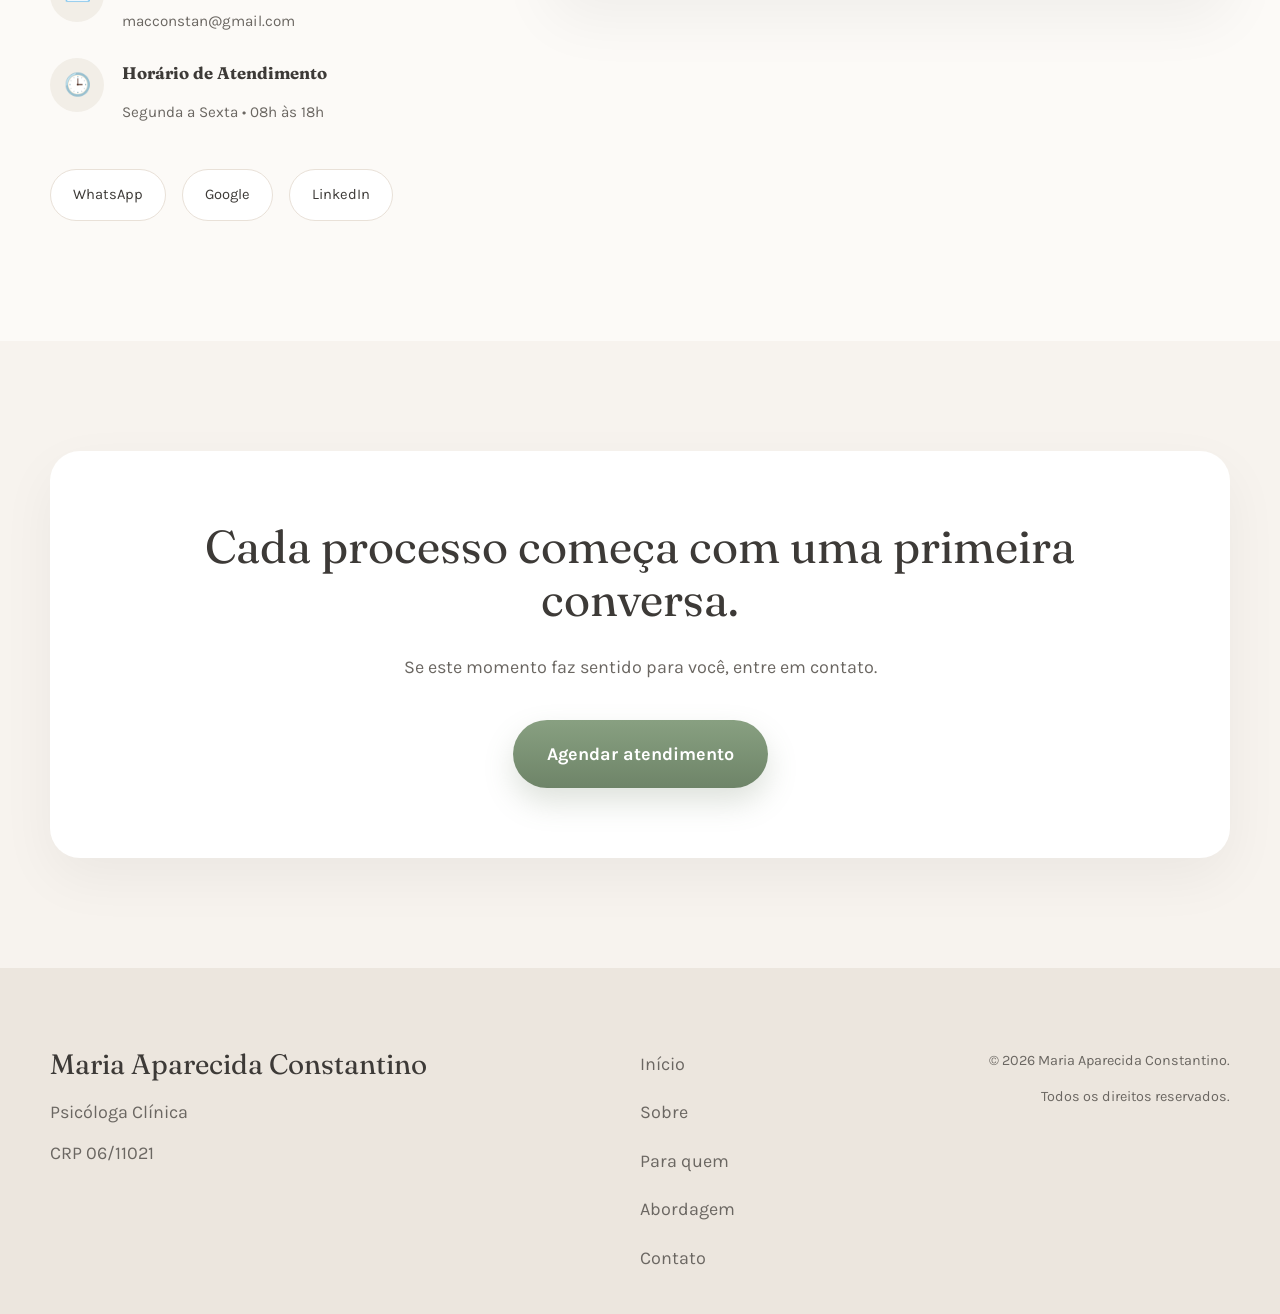
==== commit 7e9b5fb8: "Update index.html" ====
--- a/index.html
+++ b/index.html
@@ -32,9 +32,6 @@
 
     <meta property="og:type"
         content="website">
-
-    <meta property="og:image"
-        content="assets/img/maria-hero.jpg">
 
     <meta property="og:locale"
         content="pt_BR">
@@ -61,6 +58,7 @@
 
     <link  rel="canonical"
         href="https://mariaaparecidaconstantino.com.br/">
+    <meta name="google-site-verification" content="UCepmriLSEJh35d6Iq7ktugOz6A3bmN3JuTlo-S690o" />
     
 </head>
 
@@ -153,7 +151,7 @@
                 </span>
 
                 <span class="hero-label">
-                    Psicologia Junguiana
+                    Psicologia Analítica
                 </span>
 
                 <span class="hero-label">
@@ -256,7 +254,7 @@
 
             <p>
 
-                Sou Maria Aparecida Constantino, psicóloga clínica, com atuação fundamentada na Psicologia Analítica (Junguiana). Realizo atendimento psicológico online para adultos, oferecendo um espaço ético, acolhedor e sigiloso para o cuidado da saúde emocional e para o desenvolvimento do autoconhecimento.
+                Sou Maria Aparecida Constantino, psicóloga clínica, com atuação fundamentada na Psicologia Analítica. Realizo atendimento psicológico online para adultos, oferecendo um espaço ético, acolhedor e sigiloso para o cuidado da saúde emocional e para o desenvolvimento do autoconhecimento.
 
             </p>
 
@@ -783,11 +781,11 @@
 
             </a>
 
-            <a href="https://wa.me/5535992709819?text=Olá,%20Maria%20Aparecida.%20Gostaria%20de%20agendar%20um%20atendimento."
-    >
-
+            <a
+                href="https://wa.me/5535992709819?text=Olá,%20Maria%20Aparecida.%20Gostaria%20de%20agendar%20um%20atendimento."
+                target="_blank"
+                rel="noopener noreferrer">
                 Contato
-
             </a>
 
         </div>
@@ -855,7 +853,7 @@
     "image":"assets/img/maria-hero.jpg",
     "telephone":"+5535992709819",
     "email":"macconstan@gmail.com",
-    "url":"https://www.seusite.com.br",
+    "url":"https://mariaaparecidaconstantino.com.br/",
     "areaServed":"Brasil",
     "availableLanguage":"Portuguese",
     "medicalSpecialty":"Psychology"
--- a/assets/css/style.css
+++ b/assets/css/style.css
@@ -693,6 +693,243 @@
         max-width:560px;
         margin:0 auto;
     }
+   .header-container{
+      min-height:72px;
+      gap:10px;
+   }
+   .logo{
+      min-width:0;
+      flex:1;
+   }   
+   .logo-title{
+      font-size:17px;
+      line-height:1.15;
+      white-space:normal;
+   }   
+   .logo-subtitle{
+      font-size:.68rem;
+        line-height:1.3;
+   }   
+   .menu{
+      display:none;
+   }   
+   .menu-toggle{
+      display:flex;
+      flex-shrink:0;
+   }   
+   .header-container > .btn-primary{
+        flex-shrink:0;
+        padding:10px 14px;
+        font-size:.72rem;
+        line-height:1.2;
+    }
+    h1{
+        font-size:38px;
+        line-height:1.12;
+        margin-bottom:24px;
+    }
+   h2{
+        font-size:32px;
+        line-height:1.15;
+        margin-bottom:20px;
+    }
+    h3{
+        font-size:22px;
+        line-height:1.25;
+    }
+    .section-label{
+        font-size:.68rem;
+        letter-spacing:1.8px;
+        margin-bottom:14px;
+    }
+    section{
+        padding:76px 0;
+    }
+    .sobre-grid{
+        grid-template-columns:1fr;
+        gap:42px;
+        text-align:center;
+    }
+    .sobre-imagem{
+        width:100%;
+    }
+    .sobre-card{
+        width:100%;
+        max-width:340px;
+        margin-inline:auto;
+    }
+    .sobre-card img{
+        width:100%;
+        height:auto;
+        aspect-ratio:4 / 5;
+        object-fit:cover;
+    }
+    .sobre-conteudo{
+        width:100%;
+        max-width:700px;
+        margin-inline:auto;
+    }
+    .sobre-conteudo p{
+        line-height:1.75;
+        margin-bottom:20px;
+    }
+    .sobre-tags{
+        justify-content:center;
+        gap:8px;
+        margin-top:28px;
+    }
+    .sobre-tags span{
+        padding:9px 13px;
+        font-size:.76rem;
+    }
+    .section-header{
+        width:100%;
+        max-width:700px;
+        margin:0 auto 42px;
+    }
+    .section-header h2{
+        font-size:32px;
+    }
+    .section-header p{
+        margin-top:14px;
+        line-height:1.7;
+    }
+    .ajuda-conteudo{
+        width:100%;
+        max-width:700px;
+        margin-inline:auto;
+    }
+    .ajuda-bloco{
+        padding:30px 0;
+    }
+    .ajuda-bloco h3{
+        font-size:22px;
+        line-height:1.3;
+    }
+    .ajuda-bloco p{
+        line-height:1.75;
+    }
+    .abordagem-grid{
+        grid-template-columns:1fr;
+        gap:18px;
+        margin-top:38px;
+    }
+    .abordagem-grid article{
+        width:100%;
+        padding:32px 22px;
+        border-radius:22px;
+    }
+    .abordagem-icone{
+        width:68px;
+        height:68px;
+        margin-bottom:20px;
+        font-size:28px;
+    }
+    .abordagem-grid h3{
+        font-size:22px;
+    }
+    .abordagem-grid p{
+        line-height:1.7;
+    }
+    .contato-grid{
+        grid-template-columns:1fr;
+        gap:38px;
+    }
+    .contato-info{
+        width:100%;
+        max-width:700px;
+        margin-inline:auto;
+    }
+    .contato-info>p{
+        max-width:100%;
+        margin-bottom:30px;
+    }
+    .contato-lista{
+        gap:18px;
+        margin-bottom:30px;
+    }
+    .contato-item{
+        gap:12px;
+    }
+    .contato-icone{
+        width:46px;
+        height:46px;
+        font-size:19px;
+    }
+    .contato-item span{
+        font-size:.88rem;
+        line-height:1.5;
+    }
+    .social-links{
+        flex-direction:column;
+        gap:8px;
+    }
+    .social-links a{
+        width:100%;
+        text-align:center;
+        padding:10px 18px;
+        font-size:.78rem;
+    }
+    .contato-formulario{
+        width:100%;
+        max-width:700px;
+        margin-inline:auto;
+        padding:28px 20px;
+        border-radius:22px;
+    }
+    .form-group{
+        margin-bottom:20px;
+    }
+    .form-group label{
+        margin-bottom:7px;
+        font-size:.78rem;
+    }
+    .form-group input,
+    .form-group textarea{
+        width:100%;
+        padding:14px 15px;
+        font-size:.88rem;
+        border-radius:12px;
+    }
+    .form-group textarea{
+        min-height:125px;
+    }
+    #cta-final{
+        padding:72px 0;
+    }
+    .cta-box{
+        width:100%;
+        padding:40px 22px;
+        border-radius:24px;
+    }
+    .cta-box h2{
+        font-size:30px;
+        line-height:1.15;
+    }
+    .cta-box p{
+        line-height:1.7;
+        margin-bottom:28px;
+    }
+    footer{
+        padding:60px 0 30px;
+    }
+    .footer-grid{
+        grid-template-columns:1fr;
+        gap:28px;
+        text-align:center;
+    }
+    .footer-brand,
+    .footer-menu,
+    .footer-copy{
+        width:100%;
+        text-align:center;
+    }
+    .footer-menu{
+        gap:12px;
+    }
+    .footer-copy{
+        text-align:center;
+    }
 }
 
 /* =======================================================
@@ -735,19 +972,12 @@
 }
 
 .sobre-card{
-
     width:100%;
-
     max-width:400px;
-
     border-radius:28px;
-
     overflow:hidden;
-
     background:white;
-
     box-shadow:0 10px 35px rgba(0,0,0,.08);
-
 }
 
 .sobre-card img{
@@ -978,18 +1208,6 @@
 EFEITOS GERAIS
 ======================================================= */
 
-.card,
-.abordagem-grid article,
-.sobre-card{
-
-    transition:
-
-        transform .35s,
-
-        box-shadow .35s;
-
-}
-
 .sobre-card:hover{
 
     transform:translateY(-6px);
@@ -1671,19 +1889,14 @@
 MICROINTERAÇÕES
 ======================================================= */
 
-.card,
 .abordagem-grid article,
 .contato-formulario,
 .cta-box,
 .sobre-card{
-
     transition:
         transform .35s ease,
         box-shadow .35s ease;
-
-}
-
-
+}
 
 /* =======================================================
 UTILITÁRIOS
